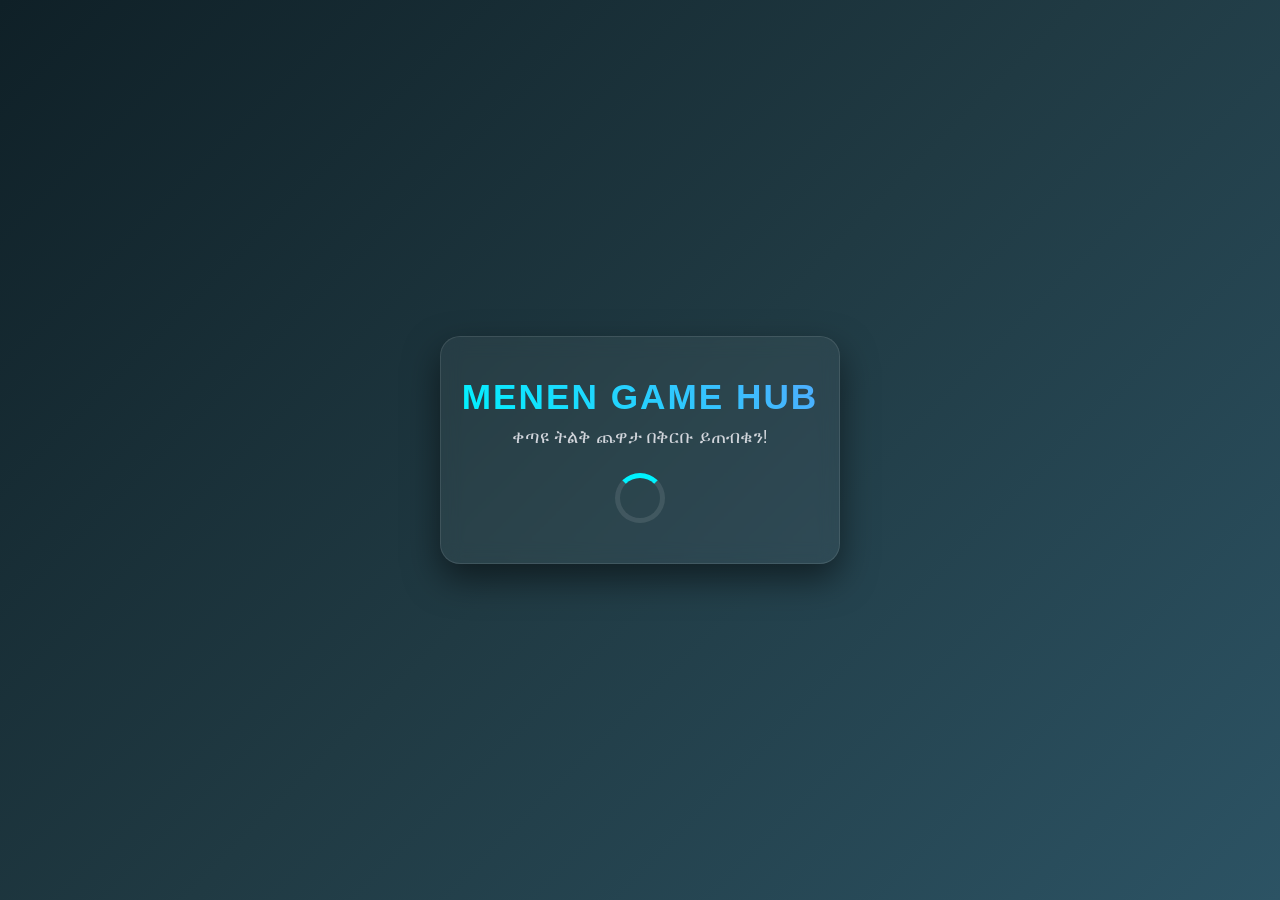
==== menen-app-new/index.html @ a63a3382 "Update index.html" ====
<!DOCTYPE html>
<html lang="am">
<head>
    <meta charset="UTF-8">
    <meta name="viewport" content="width=device-width, initial-scale=1.0">
    <title>Menen Game Hub</title>
    <style>
        * {
            margin: 0;
            padding: 0;
            box-sizing: border-box;
            font-family: 'Segoe UI', Tahoma, Geneva, Verdana, sans-serif;
        }

        body {
            background: linear-gradient(135deg, #0f2027, #203a43, #2c5364);
            height: 100vh;
            display: flex;
            justify-content: center;
            align-items: center;
            color: #ffffff;
            text-align: center;
            overflow: hidden;
            position: relative;
        }

        /* 🔴 መላውን ስክሪን የሚሸፍን የኢንተርኔት ማቋረጫ ገጽ (Full-Screen Offline Alert) */
        #full-offline-screen {
            position: fixed;
            top: 0;
            left: 0;
            width: 100%;
            height: 100%;
            background: linear-gradient(135deg, #8B0000, #FF0000); /* ደማቅ ቀይ ቀለም */
            display: flex;
            flex-direction: column;
            justify-content: center;
            align-items: center;
            z-index: 99999;
            opacity: 0;
            pointer-events: none;
            transition: opacity 0.3s ease-in-out;
        }

        /* ኢንተርኔት ሲጠፋ ይህ ክላስ ተጨምሮ ስክሪኑን ሙሉ በሙሉ ይቆጣጠረዋል */
        #full-offline-screen.show {
            opacity: 1;
            pointer-events: auto;
        }

        .offline-icon {
            font-size: 5rem;
            margin-bottom: 20px;
            animation: bounce 1s infinite alternate;
        }

        .offline-title {
            font-size: 2.5rem;
            font-weight: bold;
            margin-bottom: 10px;
            color: #ffffff;
            text-shadow: 2px 2px 4px rgba(0,0,0,0.4);
        }

        .offline-text {
            font-size: 1.2rem;
            color: #ffcccc;
            max-width: 80%;
            line-height: 1.5;
        }

        @keyframes bounce {
            0% { transform: translateY(0); }
            100% { transform: translateY(-15px); }
        }

        /* ዋናው የጨዋታ መያዣ ሳጥን */
        .container {
            padding: 40px 20px;
            background: rgba(255, 255, 255, 0.05);
            backdrop-filter: blur(10px);
            border-radius: 20px;
            border: 1px solid rgba(255, 255, 255, 0.1);
            box-shadow: 0 15px 35px rgba(0, 0, 0, 0.5);
            max-width: 90%;
            width: 400px;
            z-index: 1;
        }

        h1 {
            font-size: 2.2rem;
            margin-bottom: 10px;
            background: linear-gradient(45deg, #00f2fe, #4facfe);
            -webkit-background-clip: text;
            -webkit-text-fill-color: transparent;
            text-transform: uppercase;
            letter-spacing: 2px;
        }

        p {
            font-size: 1.1rem;
            color: #d1d5db;
            margin-bottom: 25px;
        }

        .loader {
            width: 50px;
            height: 50px;
            border: 5px solid rgba(255, 255, 255, 0.1);
            border-top: 5px solid #00f2fe;
            border-radius: 50%;
            margin: 0 auto;
            animation: spin 1s linear infinite;
        }

        @keyframes spin {
            0% { transform: rotate(0deg); }
            100% { transform: rotate(360deg); }
        }
    </style>
    <link rel="manifest" href="manifest.json">
</head>
<body>

    <!-- 🔴 መላውን ስክሪን የሚሸፍን ቀይ የኦፍላይን ማስጠንቀቂያ ስክሪን -->
    <div id="full-offline-screen">
        <div class="offline-icon">📡❌</div>
        <div class="offline-title">ኢንተርኔት ተቋርጧል!</div>
        <div class="offline-text">እባክዎ መተግበሪያውን ለመቀጠል የኢንተርኔት ግንኙነትዎን ያብሩ (Wi-Fi ወይም Mobile Data)።</div>
    </div>

    <div class="container">
        <h1>Menen Game Hub</h1>
        <p>ቀጣዩ ትልቅ ጨዋታ በቅርቡ ይጠብቁን!</p>
        <div class="loader"></div>
    </div>

    <script>
        // --- ኢንተርኔት መቋረጥን በመቆጣጠር መላውን ስክሪን በቀይ መሸፈኛ መቆጣጠር ---
        const offlineScreen = document.getElementById('full-offline-screen');

        function checkConnection() {
            if (!navigator.onLine) {
                // ኢንተርኔት ከሌለ ቀዩ ስክሪን መላውን ገጽ ይሸፍነዋል
                offlineScreen.classList.add('show');
            } else {
                // ኢንተርኔት ሲመለስ ቀዩ ስክሪን ይጠፋል
                offlineScreen.classList.remove('show');
            }
        }

        // ኢንተርኔት ሲቋረጥ ወይም ሲመለስ በራሱ እንዲቀየር ማድረግ
        window.addEventListener('online', checkConnection);
        window.addEventListener('offline', checkConnection);

        // ገጹ ሲከፈት መጀመሪያ ሁኔታውን ማረጋገጥ
        checkConnection();

        // በየጊዜው በራስ-ሰር ኔትወርክ መኖሩን ማረጋገጥ (Extra safety check)
        setInterval(checkConnection, 3000);
    </script>
    <script>
    // Service Worker ን መመዝገብ
    if ('serviceWorker' in navigator) {
        window.addEventListener('load', () => {
            navigator.serviceWorker.register('./sw.js')
                .then(reg => console.log('Service Worker registered!'))
                .catch(err => console.log('Service Worker error: ', err));
        });
    }
</script>
</body>
</html>
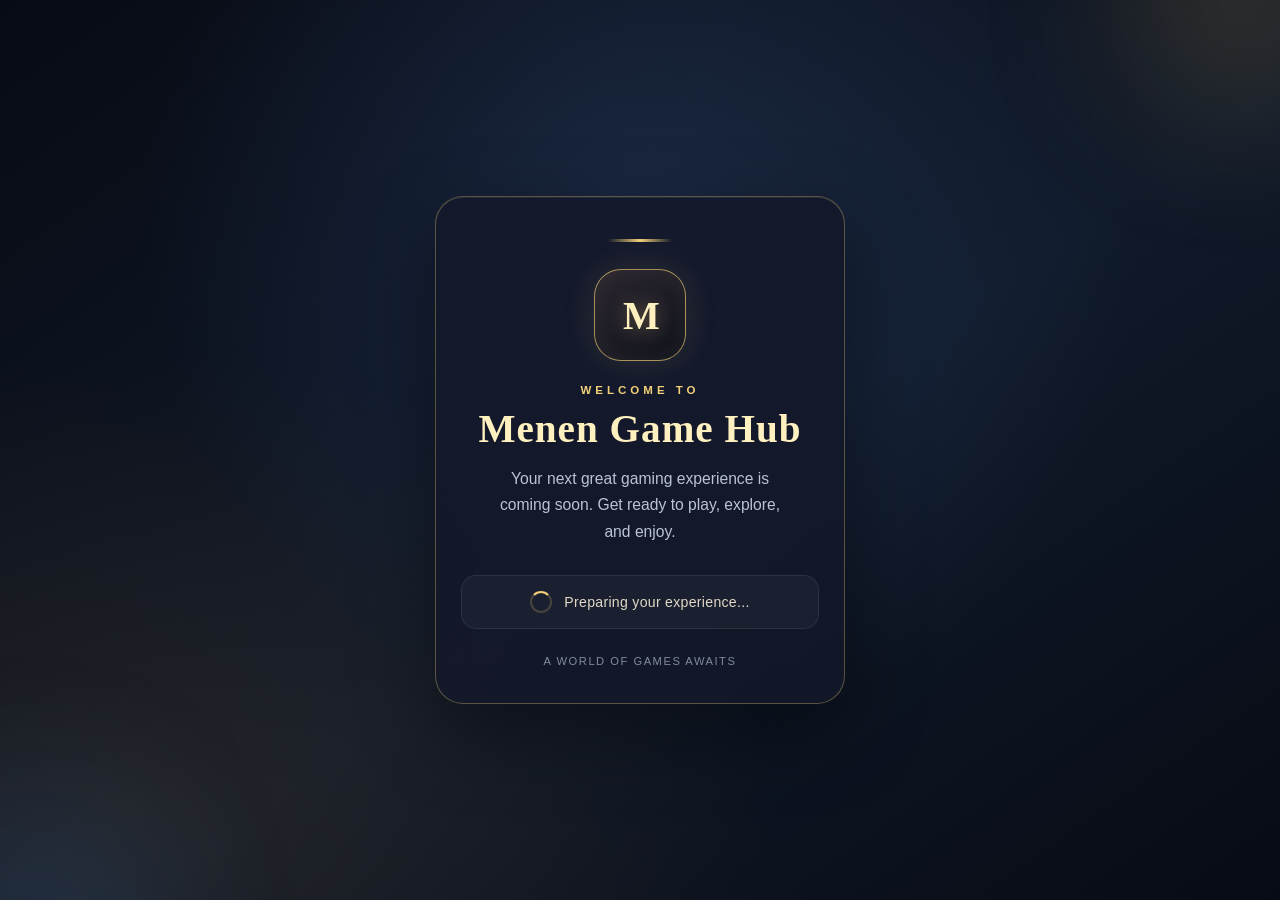
==== commit e001b7ad: "Update index.html" ====
--- a/menen-app-new/index.html
+++ b/menen-app-new/index.html
@@ -1,173 +1,352 @@
+
 <!DOCTYPE html>
-<html lang="am">
+<html lang="en">
 <head>
     <meta charset="UTF-8">
-    <meta name="viewport" content="width=device-width, initial-scale=1.0">
+    <meta name="viewport" content="width=device-width, initial-scale=1.0, viewport-fit=cover">
+    <meta name="theme-color" content="#080b14">
+    <meta name="description" content="Menen Game Hub — Your next great gaming experience awaits.">
     <title>Menen Game Hub</title>
+    <link rel="manifest" href="./manifest.json">
+
     <style>
+        :root {
+            color-scheme: dark;
+            --gold: #f3cf79;
+            --gold-light: #fff0bf;
+            --background: #080b14;
+            --panel: rgba(20, 25, 41, .88);
+        }
+
         * {
             margin: 0;
             padding: 0;
             box-sizing: border-box;
-            font-family: 'Segoe UI', Tahoma, Geneva, Verdana, sans-serif;
+            font-family: "Segoe UI", Tahoma, sans-serif;
         }
 
         body {
-            background: linear-gradient(135deg, #0f2027, #203a43, #2c5364);
-            height: 100vh;
+            min-height: 100vh;
+            min-height: 100dvh;
+            display: grid;
+            place-items: center;
+            padding: 24px;
+            overflow: hidden;
+            text-align: center;
+            color: #fff;
+            background:
+                radial-gradient(ellipse at 50% 25%, rgba(42, 64, 104, .45), transparent 55%),
+                radial-gradient(ellipse at 10% 90%, rgba(139, 91, 35, .16), transparent 40%),
+                linear-gradient(145deg, #080b14, #101a2a 55%, #080b14);
+        }
+
+        body::before,
+        body::after {
+            content: "";
+            position: fixed;
+            width: 240px;
+            height: 240px;
+            border-radius: 50%;
+            filter: blur(80px);
+            pointer-events: none;
+            opacity: .18;
+        }
+
+        body::before {
+            background: #d6a64e;
+            top: -120px;
+            right: -80px;
+        }
+
+        body::after {
+            background: #3479c5;
+            bottom: -130px;
+            left: -80px;
+        }
+
+        .container {
+            position: relative;
+            z-index: 1;
+            width: min(100%, 410px);
+            padding: 42px 25px 36px;
+            overflow: hidden;
+            border: 1px solid rgba(243, 207, 121, .32);
+            border-radius: 28px;
+            background: var(--panel);
+            box-shadow:
+                0 28px 80px rgba(0, 0, 0, .42),
+                inset 0 1px 0 rgba(255, 255, 255, .08);
+            backdrop-filter: blur(18px);
+            -webkit-backdrop-filter: blur(18px);
+            animation: appear .7s ease both;
+        }
+
+        .top-line {
+            width: 64px;
+            height: 3px;
+            margin: 0 auto 27px;
+            border-radius: 10px;
+            background: linear-gradient(90deg, transparent, var(--gold), transparent);
+        }
+
+        .brand-mark {
+            width: 92px;
+            height: 92px;
+            margin: 0 auto 23px;
+            display: grid;
+            place-items: center;
+            border: 1px solid rgba(243, 207, 121, .65);
+            border-radius: 27px;
+            background: linear-gradient(145deg, #2b2630, #10131d);
+            box-shadow:
+                0 0 35px rgba(243, 207, 121, .12),
+                inset 0 0 20px rgba(243, 207, 121, .06);
+            color: var(--gold-light);
+            font-family: Georgia, serif;
+            font-size: 39px;
+            font-weight: 800;
+            letter-spacing: -3px;
+            text-shadow: 0 2px 18px rgba(243, 207, 121, .35);
+        }
+
+        .eyebrow {
+            margin-bottom: 10px;
+            color: var(--gold);
+            font-size: .72rem;
+            font-weight: 700;
+            letter-spacing: 4px;
+            text-transform: uppercase;
+        }
+
+        h1 {
+            margin-bottom: 14px;
+            color: var(--gold-light);
+            font-family: Georgia, "Times New Roman", serif;
+            font-size: clamp(1.85rem, 8vw, 2.45rem);
+            font-weight: 700;
+            letter-spacing: 1px;
+            line-height: 1.15;
+        }
+
+        .subtitle {
+            max-width: 290px;
+            margin: 0 auto 29px;
+            color: #bac4d6;
+            font-size: .98rem;
+            line-height: 1.7;
+        }
+
+        .loading-area {
             display: flex;
+            align-items: center;
             justify-content: center;
-            align-items: center;
-            color: #ffffff;
-            text-align: center;
-            overflow: hidden;
-            position: relative;
-        }
-
-        /* 🔴 መላውን ስክሪን የሚሸፍን የኢንተርኔት ማቋረጫ ገጽ (Full-Screen Offline Alert) */
+            gap: 12px;
+            padding: 15px;
+            border: 1px solid rgba(255, 255, 255, .08);
+            border-radius: 15px;
+            background: rgba(255, 255, 255, .035);
+        }
+
+        .loader {
+            width: 22px;
+            height: 22px;
+            flex: 0 0 auto;
+            border: 2px solid rgba(243, 207, 121, .2);
+            border-top-color: var(--gold);
+            border-radius: 50%;
+            animation: spin .85s linear infinite;
+        }
+
+        .loading-text {
+            color: #e1d8c5;
+            font-size: .88rem;
+            letter-spacing: .3px;
+        }
+
+        .footer {
+            margin-top: 26px;
+            color: #7f8ba0;
+            font-size: .7rem;
+            letter-spacing: 1.5px;
+            text-transform: uppercase;
+        }
+
+        /* Full-screen internet connection alert */
         #full-offline-screen {
             position: fixed;
-            top: 0;
-            left: 0;
-            width: 100%;
-            height: 100%;
-            background: linear-gradient(135deg, #8B0000, #FF0000); /* ደማቅ ቀይ ቀለም */
+            inset: 0;
+            z-index: 99999;
             display: flex;
             flex-direction: column;
+            align-items: center;
             justify-content: center;
-            align-items: center;
-            z-index: 99999;
+            gap: 0;
+            padding: max(28px, env(safe-area-inset-top))
+                     24px
+                     max(28px, env(safe-area-inset-bottom));
+            background:
+                radial-gradient(ellipse at 50% 30%, rgba(255, 95, 95, .22), transparent 55%),
+                linear-gradient(145deg, #31070d, #8f101b 55%, #3b080e);
             opacity: 0;
+            visibility: hidden;
             pointer-events: none;
-            transition: opacity 0.3s ease-in-out;
-        }
-
-        /* ኢንተርኔት ሲጠፋ ይህ ክላስ ተጨምሮ ስክሪኑን ሙሉ በሙሉ ይቆጣጠረዋል */
+            transition: opacity .3s ease, visibility .3s ease;
+        }
+
         #full-offline-screen.show {
             opacity: 1;
+            visibility: visible;
             pointer-events: auto;
         }
 
-        .offline-icon {
-            font-size: 5rem;
-            margin-bottom: 20px;
-            animation: bounce 1s infinite alternate;
+        .offline-symbol {
+            width: 104px;
+            height: 104px;
+            display: grid;
+            place-items: center;
+            margin-bottom: 27px;
+            border: 1px solid rgba(255, 255, 255, .3);
+            border-radius: 32px;
+            background: rgba(30, 0, 0, .23);
+            box-shadow: 0 0 45px rgba(255, 45, 45, .15);
+            font-size: 3.4rem;
+            animation: pulse 1.8s ease-in-out infinite;
+        }
+
+        .offline-label {
+            margin-bottom: 12px;
+            color: #ffcccc;
+            font-size: .75rem;
+            font-weight: 700;
+            letter-spacing: 4px;
+            text-transform: uppercase;
         }
 
         .offline-title {
-            font-size: 2.5rem;
-            font-weight: bold;
-            margin-bottom: 10px;
-            color: #ffffff;
-            text-shadow: 2px 2px 4px rgba(0,0,0,0.4);
+            max-width: 440px;
+            margin-bottom: 16px;
+            color: #fff;
+            font-family: Georgia, "Times New Roman", serif;
+            font-size: clamp(1.8rem, 7vw, 2.6rem);
+            line-height: 1.2;
+            text-shadow: 0 3px 20px rgba(0, 0, 0, .25);
         }
 
         .offline-text {
-            font-size: 1.2rem;
-            color: #ffcccc;
-            max-width: 80%;
-            line-height: 1.5;
-        }
-
-        @keyframes bounce {
-            0% { transform: translateY(0); }
-            100% { transform: translateY(-15px); }
-        }
-
-        /* ዋናው የጨዋታ መያዣ ሳጥን */
-        .container {
-            padding: 40px 20px;
-            background: rgba(255, 255, 255, 0.05);
-            backdrop-filter: blur(10px);
-            border-radius: 20px;
-            border: 1px solid rgba(255, 255, 255, 0.1);
-            box-shadow: 0 15px 35px rgba(0, 0, 0, 0.5);
-            max-width: 90%;
-            width: 400px;
-            z-index: 1;
-        }
-
-        h1 {
-            font-size: 2.2rem;
-            margin-bottom: 10px;
-            background: linear-gradient(45deg, #00f2fe, #4facfe);
-            -webkit-background-clip: text;
-            -webkit-text-fill-color: transparent;
-            text-transform: uppercase;
-            letter-spacing: 2px;
-        }
-
-        p {
-            font-size: 1.1rem;
-            color: #d1d5db;
-            margin-bottom: 25px;
-        }
-
-        .loader {
-            width: 50px;
-            height: 50px;
-            border: 5px solid rgba(255, 255, 255, 0.1);
-            border-top: 5px solid #00f2fe;
+            max-width: 350px;
+            color: #ffe0e0;
+            font-size: 1rem;
+            line-height: 1.8;
+        }
+
+        .offline-status {
+            display: flex;
+            align-items: center;
+            gap: 9px;
+            margin-top: 29px;
+            padding: 12px 18px;
+            border: 1px solid rgba(255, 255, 255, .18);
+            border-radius: 30px;
+            background: rgba(0, 0, 0, .15);
+            color: #fff;
+            font-size: .8rem;
+        }
+
+        .status-dot {
+            width: 8px;
+            height: 8px;
             border-radius: 50%;
-            margin: 0 auto;
-            animation: spin 1s linear infinite;
+            background: #ff7777;
+            box-shadow: 0 0 12px #ff7777;
         }
 
         @keyframes spin {
-            0% { transform: rotate(0deg); }
-            100% { transform: rotate(360deg); }
+            to { transform: rotate(360deg); }
+        }
+
+        @keyframes pulse {
+            0%, 100% { transform: scale(1); }
+            50% { transform: scale(1.045); }
+        }
+
+        @keyframes appear {
+            from { opacity: 0; transform: translateY(14px); }
+            to { opacity: 1; transform: translateY(0); }
+        }
+
+        @media (max-width: 360px) {
+            body { padding: 16px; }
+            .container { padding: 32px 18px 27px; border-radius: 23px; }
+            .brand-mark { width: 78px; height: 78px; font-size: 34px; }
+            .subtitle { font-size: .9rem; }
+        }
+
+        @media (prefers-reduced-motion: reduce) {
+            *, *::before, *::after {
+                animation-duration: .01ms !important;
+                animation-iteration-count: 1 !important;
+                scroll-behavior: auto !important;
+                transition-duration: .01ms !important;
+            }
         }
     </style>
-    <link rel="manifest" href="manifest.json">
 </head>
+
 <body>
-
-    <!-- 🔴 መላውን ስክሪን የሚሸፍን ቀይ የኦፍላይን ማስጠንቀቂያ ስክሪን -->
-    <div id="full-offline-screen">
-        <div class="offline-icon">📡❌</div>
-        <div class="offline-title">ኢንተርኔት ተቋርጧል!</div>
-        <div class="offline-text">እባክዎ መተግበሪያውን ለመቀጠል የኢንተርኔት ግንኙነትዎን ያብሩ (Wi-Fi ወይም Mobile Data)።</div>
+    <div id="full-offline-screen" role="alert" aria-live="assertive">
+        <div class="offline-symbol" aria-hidden="true">📡</div>
+        <div class="offline-label">Connection Status</div>
+        <h2 class="offline-title">Internet Connection Lost</h2>
+        <p class="offline-text">
+            Your internet connection has been interrupted.
+            Please reconnect to Wi-Fi or mobile data to continue
+            using Menen Game Hub.
+        </p>
+        <div class="offline-status">
+            <span class="status-dot"></span>
+            Waiting for connection...
+        </div>
     </div>
 
-    <div class="container">
+    <main class="container">
+        <div class="top-line"></div>
+        <div class="brand-mark" aria-label="Menen logo">M</div>
+        <p class="eyebrow">Welcome to</p>
         <h1>Menen Game Hub</h1>
-        <p>ቀጣዩ ትልቅ ጨዋታ በቅርቡ ይጠብቁን!</p>
-        <div class="loader"></div>
-    </div>
+        <p class="subtitle">
+            Your next great gaming experience is coming soon.
+            Get ready to play, explore, and enjoy.
+        </p>
+
+        <div class="loading-area">
+            <div class="loader" aria-hidden="true"></div>
+            <p class="loading-text">Preparing your experience...</p>
+        </div>
+
+        <p class="footer">A world of games awaits</p>
+    </main>
 
     <script>
-        // --- ኢንተርኔት መቋረጥን በመቆጣጠር መላውን ስክሪን በቀይ መሸፈኛ መቆጣጠር ---
         const offlineScreen = document.getElementById('full-offline-screen');
 
         function checkConnection() {
-            if (!navigator.onLine) {
-                // ኢንተርኔት ከሌለ ቀዩ ስክሪን መላውን ገጽ ይሸፍነዋል
-                offlineScreen.classList.add('show');
-            } else {
-                // ኢንተርኔት ሲመለስ ቀዩ ስክሪን ይጠፋል
-                offlineScreen.classList.remove('show');
-            }
-        }
-
-        // ኢንተርኔት ሲቋረጥ ወይም ሲመለስ በራሱ እንዲቀየር ማድረግ
+            offlineScreen.classList.toggle('show', !navigator.onLine);
+        }
+
         window.addEventListener('online', checkConnection);
         window.addEventListener('offline', checkConnection);
-
-        // ገጹ ሲከፈት መጀመሪያ ሁኔታውን ማረጋገጥ
+        window.addEventListener('pageshow', checkConnection);
+
         checkConnection();
 
-        // በየጊዜው በራስ-ሰር ኔትወርክ መኖሩን ማረጋገጥ (Extra safety check)
-        setInterval(checkConnection, 3000);
+        if ('serviceWorker' in navigator) {
+            window.addEventListener('load', () => {
+                navigator.serviceWorker.register('./sw.js')
+                    .catch(error => {
+                        console.error('Service Worker registration failed:', error);
+                    });
+            });
+        }
     </script>
-    <script>
-    // Service Worker ን መመዝገብ
-    if ('serviceWorker' in navigator) {
-        window.addEventListener('load', () => {
-            navigator.serviceWorker.register('./sw.js')
-                .then(reg => console.log('Service Worker registered!'))
-                .catch(err => console.log('Service Worker error: ', err));
-        });
-    }
-</script>
 </body>
 </html>
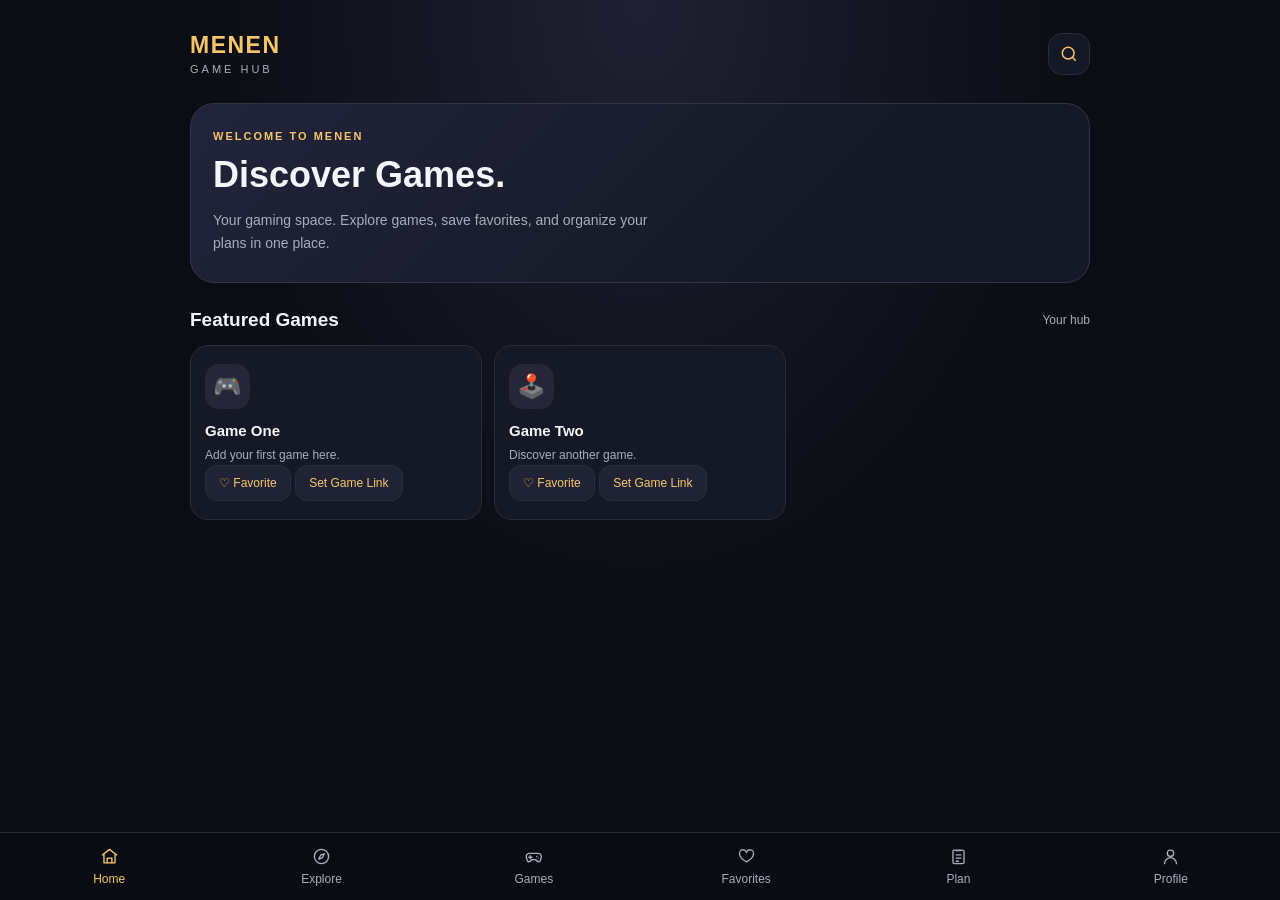
==== commit c958bc98: "Update index.html" ====
--- a/menen-app-new/index.html
+++ b/menen-app-new/index.html
@@ -2,351 +2,992 @@
 <!DOCTYPE html>
 <html lang="en">
 <head>
-    <meta charset="UTF-8">
-    <meta name="viewport" content="width=device-width, initial-scale=1.0, viewport-fit=cover">
-    <meta name="theme-color" content="#080b14">
-    <meta name="description" content="Menen Game Hub — Your next great gaming experience awaits.">
-    <title>Menen Game Hub</title>
-    <link rel="manifest" href="./manifest.json">
-
-    <style>
-        :root {
-            color-scheme: dark;
-            --gold: #f3cf79;
-            --gold-light: #fff0bf;
-            --background: #080b14;
-            --panel: rgba(20, 25, 41, .88);
+  <meta charset="UTF-8">
+  <meta name="viewport" content="width=device-width, initial-scale=1.0, viewport-fit=cover">
+  <meta name="theme-color" content="#0b0d14">
+  <meta name="description" content="Menen Game Hub - discover, play, and plan.">
+  <title>Menen Game Hub</title>
+  <link rel="manifest" href="./manifest.json">
+
+  <style>
+    :root {
+      --bg: #0b0d14;
+      --panel: #151925;
+      --border: #292d3a;
+      --gold: #f5c66a;
+      --text: #f5f6fa;
+      --muted: #a8adbc;
+    }
+
+    * {
+      box-sizing: border-box;
+    }
+
+    html {
+      min-height: 100%;
+      background: var(--bg);
+      scroll-behavior: smooth;
+    }
+
+    body {
+      margin: 0;
+      min-height: 100vh;
+      padding: 22px 16px 115px;
+      color: var(--text);
+      background:
+        radial-gradient(ellipse at top, #202033 0%, transparent 48%),
+        var(--bg);
+      font-family: Arial, Helvetica, sans-serif;
+    }
+
+    button, input, textarea {
+      font: inherit;
+    }
+
+    button {
+      cursor: pointer;
+    }
+
+    .app {
+      width: 100%;
+      max-width: 900px;
+      margin: 0 auto;
+    }
+
+    .topbar {
+      display: flex;
+      align-items: center;
+      justify-content: space-between;
+      gap: 14px;
+      margin-bottom: 28px;
+    }
+
+    .brand {
+      font-size: 23px;
+      font-weight: 800;
+      letter-spacing: 1.5px;
+      color: var(--gold);
+    }
+
+    .brand-subtitle {
+      margin-top: 4px;
+      color: var(--muted);
+      font-size: 11px;
+      letter-spacing: 3px;
+    }
+
+    .icon-button {
+      width: 42px;
+      height: 42px;
+      display: grid;
+      place-items: center;
+      color: var(--gold);
+      background: var(--panel);
+      border: 1px solid var(--border);
+      border-radius: 14px;
+    }
+
+    .page {
+      display: none;
+      animation: appear .2s ease;
+    }
+
+    .page.active {
+      display: block;
+    }
+
+    @keyframes appear {
+      from { opacity: 0; transform: translateY(5px); }
+      to { opacity: 1; transform: translateY(0); }
+    }
+
+    .welcome {
+      position: relative;
+      overflow: hidden;
+      padding: 26px 22px;
+      min-height: 180px;
+      background: linear-gradient(135deg, #22243b, #151925 70%);
+      border: 1px solid #343347;
+      border-radius: 24px;
+      margin-bottom: 24px;
+    }
+
+    .eyebrow {
+      color: var(--gold);
+      font-size: 11px;
+      font-weight: 700;
+      letter-spacing: 2px;
+    }
+
+    h1 {
+      margin: 12px 0 10px;
+      font-size: clamp(25px, 5vw, 36px);
+      line-height: 1.15;
+    }
+
+    h2 {
+      font-size: 19px;
+      margin: 0 0 15px;
+    }
+
+    p {
+      color: var(--muted);
+      line-height: 1.6;
+    }
+
+    .welcome p {
+      max-width: 440px;
+      margin-bottom: 0;
+      font-size: 14px;
+    }
+
+    .section {
+      margin-top: 26px;
+    }
+
+    .section-heading {
+      display: flex;
+      align-items: center;
+      justify-content: space-between;
+      gap: 12px;
+      margin-bottom: 14px;
+    }
+
+    .section-heading h2 {
+      margin: 0;
+    }
+
+    .small-muted {
+      font-size: 12px;
+      color: var(--muted);
+    }
+
+    .card-grid {
+      display: grid;
+      grid-template-columns: repeat(2, minmax(0, 1fr));
+      gap: 12px;
+    }
+
+    .game-card {
+      min-width: 0;
+      padding: 18px 14px;
+      background: var(--panel);
+      border: 1px solid var(--border);
+      border-radius: 18px;
+    }
+
+    .game-icon {
+      width: 45px;
+      height: 45px;
+      display: grid;
+      place-items: center;
+      margin-bottom: 13px;
+      background: #252638;
+      border-radius: 14px;
+      font-size: 23px;
+    }
+
+    .game-card h3 {
+      margin: 0 0 7px;
+      font-size: 15px;
+    }
+
+    .game-card p {
+      margin: 0;
+      font-size: 12px;
+    }
+
+    .primary-button {
+      border: 0;
+      border-radius: 12px;
+      padding: 11px 15px;
+      margin-top: 14px;
+      background: var(--gold);
+      color: #17130b;
+      font-weight: 700;
+      font-size: 12px;
+    }
+
+    .secondary-button {
+      color: var(--gold);
+      background: #202333;
+      border: 1px solid var(--border);
+      border-radius: 12px;
+      padding: 10px 13px;
+      font-size: 12px;
+    }
+
+    .empty-state {
+      padding: 24px 18px;
+      text-align: center;
+      background: var(--panel);
+      border: 1px solid var(--border);
+      border-radius: 18px;
+    }
+
+    .empty-state .big-icon {
+      font-size: 32px;
+    }
+
+    .form-card {
+      padding: 20px;
+      background: var(--panel);
+      border: 1px solid var(--border);
+      border-radius: 18px;
+    }
+
+    .field-label {
+      display: block;
+      margin: 15px 0 7px;
+      color: var(--muted);
+      font-size: 13px;
+    }
+
+    .field {
+      width: 100%;
+      padding: 13px;
+      color: var(--text);
+      background: #0e111b;
+      border: 1px solid var(--border);
+      border-radius: 12px;
+      outline: none;
+    }
+
+    .field:focus {
+      border-color: var(--gold);
+    }
+
+    textarea.field {
+      resize: vertical;
+      min-height: 100px;
+    }
+
+    .plan-item {
+      display: flex;
+      align-items: flex-start;
+      gap: 11px;
+      padding: 14px 0;
+      border-bottom: 1px solid var(--border);
+    }
+
+    .plan-item:last-child {
+      border-bottom: 0;
+    }
+
+    .plan-item input {
+      margin-top: 4px;
+      accent-color: var(--gold);
+    }
+
+    .plan-item.done .plan-text {
+      text-decoration: line-through;
+      color: var(--muted);
+    }
+
+    .plan-text {
+      flex: 1;
+      overflow-wrap: anywhere;
+      font-size: 14px;
+    }
+
+    .delete-button {
+      color: #ff8c8c;
+      background: transparent;
+      border: 0;
+      font-size: 18px;
+    }
+
+    .profile-mark {
+      width: 80px;
+      height: 80px;
+      display: grid;
+      place-items: center;
+      margin-bottom: 18px;
+      color: var(--gold);
+      background: #242538;
+      border: 1px solid #414056;
+      border-radius: 24px;
+      font-size: 34px;
+      font-weight: 800;
+    }
+
+    /* Single-row bottom navigation */
+    .bottom-nav {
+      position: fixed;
+      left: 0;
+      right: 0;
+      bottom: 0;
+      z-index: 1000;
+      display: flex;
+      flex-direction: row;
+      flex-wrap: nowrap;
+      justify-content: space-around;
+      align-items: stretch;
+      width: 100%;
+      padding: 9px 3px calc(9px + env(safe-area-inset-bottom));
+      background: rgba(11, 13, 20, .97);
+      border-top: 1px solid var(--border);
+      backdrop-filter: blur(16px);
+      -webkit-backdrop-filter: blur(16px);
+    }
+
+    .nav-item {
+      flex: 1 1 0;
+      min-width: 0;
+      display: flex;
+      flex-direction: column;
+      align-items: center;
+      justify-content: center;
+      gap: 5px;
+      padding: 2px 0;
+      color: var(--muted);
+      background: transparent;
+      border: 0;
+      text-align: center;
+      text-decoration: none;
+      white-space: nowrap;
+      font-size: clamp(9px, 2.6vw, 11px);
+    }
+
+    .nav-item svg {
+      width: 17px;
+      height: 17px;
+      flex-shrink: 0;
+      stroke: currentColor;
+    }
+
+    .nav-item.active {
+      color: var(--gold);
+    }
+
+    .nav-item:focus-visible {
+      outline: 2px solid var(--gold);
+      outline-offset: -2px;
+      border-radius: 8px;
+    }
+
+    /* English offline screen */
+    .offline-screen {
+      position: fixed;
+      inset: 0;
+      z-index: 2000;
+      display: flex;
+      flex-direction: column;
+      align-items: center;
+      justify-content: center;
+      padding: 25px;
+      text-align: center;
+      background: rgba(10, 4, 8, .97);
+      opacity: 0;
+      visibility: hidden;
+      pointer-events: none;
+      transition: opacity .25s ease, visibility .25s ease;
+    }
+
+    .offline-screen.show {
+      opacity: 1;
+      visibility: visible;
+      pointer-events: auto;
+    }
+
+    .offline-symbol {
+      width: 74px;
+      height: 74px;
+      display: grid;
+      place-items: center;
+      border: 1px solid #71333c;
+      border-radius: 24px;
+      color: #ff818b;
+      background: #281319;
+      font-size: 30px;
+      margin-bottom: 22px;
+    }
+
+    .offline-screen h2 {
+      color: #fff;
+      font-size: 25px;
+      margin-bottom: 8px;
+    }
+
+    .offline-screen p {
+      max-width: 390px;
+      font-size: 14px;
+    }
+
+    .offline-status {
+      margin-top: 15px;
+      color: #ff9ba2;
+      font-size: 12px;
+    }
+
+    @media (min-width: 650px) {
+      body {
+        padding-top: 32px;
+        padding-bottom: 120px;
+      }
+
+      .card-grid {
+        grid-template-columns: repeat(3, minmax(0, 1fr));
+      }
+
+      .bottom-nav {
+        padding-top: 12px;
+        padding-bottom: calc(12px + env(safe-area-inset-bottom));
+      }
+
+      .nav-item {
+        gap: 6px;
+        font-size: 12px;
+      }
+
+      .nav-item svg {
+        width: 19px;
+        height: 19px;
+      }
+    }
+
+    @media (prefers-reduced-motion: reduce) {
+      *, *::before, *::after {
+        animation-duration: .01ms !important;
+        scroll-behavior: auto !important;
+        transition-duration: .01ms !important;
+      }
+    }
+  </style>
+</head>
+
+<body>
+  <main class="app">
+    <header class="topbar">
+      <div>
+        <div class="brand">MENEN</div>
+        <div class="brand-subtitle">GAME HUB</div>
+      </div>
+      <button class="icon-button" id="search-button" aria-label="Search games">
+        <svg width="20" height="20" viewBox="0 0 24 24" fill="none"
+          stroke="currentColor" stroke-width="1.8">
+          <circle cx="11" cy="11" r="7"></circle>
+          <path d="m16 16 4 4"></path>
+        </svg>
+      </button>
+    </header>
+
+    <!-- HOME -->
+    <section class="page active" id="page-home" aria-labelledby="home-title">
+      <div class="welcome">
+        <div class="eyebrow">WELCOME TO MENEN</div>
+        <h1 id="home-title">Discover Games.</h1>
+        <p>Your gaming space. Explore games, save favorites, and organize your plans in one place.</p>
+      </div>
+
+      <div class="section">
+        <div class="section-heading">
+          <h2>Featured Games</h2>
+          <span class="small-muted">Your hub</span>
+        </div>
+        <div class="card-grid" id="home-games"></div>
+      </div>
+    </section>
+
+    <!-- EXPLORE -->
+    <section class="page" id="page-explore">
+      <div class="section-heading">
+        <h1>Explore</h1>
+      </div>
+      <p>Discover the games available in your hub.</p>
+      <div class="form-card">
+        <label class="field-label" for="explore-search">Search games</label>
+        <input class="field" id="explore-search" type="search"
+          placeholder="Search by game name...">
+      </div>
+      <div class="section">
+        <div class="card-grid" id="explore-games"></div>
+      </div>
+    </section>
+
+    <!-- GAMES -->
+    <section class="page" id="page-games">
+      <h1>Games</h1>
+      <p>All games in your Menen Game Hub.</p>
+      <div class="card-grid" id="all-games"></div>
+    </section>
+
+    <!-- FAVORITES -->
+    <section class="page" id="page-favorites">
+      <h1>Favorites</h1>
+      <p>Your saved games will appear here.</p>
+      <div class="card-grid" id="favorite-games"></div>
+      <div class="empty-state" id="favorites-empty">
+        <div class="big-icon">♡</div>
+        <h2>No favorites yet</h2>
+        <p>Tap the heart on a game to add it to your favorites.</p>
+        <button class="primary-button" data-go="explore">Explore Games</button>
+      </div>
+    </section>
+
+    <!-- PLAN -->
+    <section class="page" id="page-plan">
+      <h1>My Plan</h1>
+      <p>Set goals, make a plan, and track your progress.</p>
+
+      <div class="form-card">
+        <label class="field-label" for="plan-title">Plan or goal</label>
+        <input class="field" id="plan-title" type="text"
+          maxlength="120" placeholder="e.g. Practice for 30 minutes">
+
+        <label class="field-label" for="plan-date">Date</label>
+        <input class="field" id="plan-date" type="date" />
+
+        <label class="field-label" for="plan-notes">Notes (optional)</label>
+        <textarea class="field" id="plan-notes" maxlength="1000"
+          placeholder="Write your plan here..."></textarea>
+
+        <button class="primary-button" id="add-plan">+ Add to Plan</button>
+      </div>
+
+      <div class="section">
+        <div class="section-heading">
+          <h2>My Tasks</h2>
+          <span class="small-muted" id="plan-count">0 tasks</span>
+        </div>
+        <div class="form-card" id="plan-list">
+          <p id="plan-empty">No tasks yet. Add your first plan above.</p>
+        </div>
+      </div>
+    </section>
+
+    <!-- PROFILE -->
+    <section class="page" id="page-profile">
+      <h1>Profile</h1>
+      <div class="form-card">
+        <div class="profile-mark">M</div>
+        <h2>Menen Game Hub</h2>
+        <p>Your personal gaming space.</p>
+
+        <label class="field-label" for="profile-name">Display name</label>
+        <input class="field" id="profile-name" maxlength="60"
+          placeholder="Enter your display name">
+
+        <button class="primary-button" id="save-profile">Save Profile</button>
+        <p class="small-muted" id="profile-status" aria-live="polite"></p>
+      </div>
+    </section>
+  </main>
+
+  <!-- Bottom navigation: all six items on one row -->
+  <nav class="bottom-nav" aria-label="Main navigation">
+    <button class="nav-item active" data-page="home" aria-current="page">
+      <svg viewBox="0 0 24 24" fill="none" stroke-width="1.7"
+        stroke-linecap="round" stroke-linejoin="round">
+        <path d="m3 10 9-7 9 7"></path>
+        <path d="M5 9v11h14V9"></path>
+        <path d="M9 20v-6h6v6"></path>
+      </svg>
+      <span>Home</span>
+    </button>
+
+    <button class="nav-item" data-page="explore">
+      <svg viewBox="0 0 24 24" fill="none" stroke-width="1.7"
+        stroke-linecap="round" stroke-linejoin="round">
+        <circle cx="12" cy="12" r="9"></circle>
+        <path d="m15.5 8.5-2.2 4.8-4.8 2.2 2.2-4.8 4.8-2.2Z"></path>
+      </svg>
+      <span>Explore</span>
+    </button>
+
+    <button class="nav-item" data-page="games">
+      <svg viewBox="0 0 24 24" fill="none" stroke-width="1.7"
+        stroke-linecap="round" stroke-linejoin="round">
+        <path d="M6 8h12a4 4 0 0 1 3.8 5.2l-1.2 4a2 2 0 0 1-3.2 1l-3-2.2h-4l-3 2.2a2 2 0 0 1-3.2-1l-1.2-4A4 4 0 0 1 6 8Z"></path>
+        <path d="M8 11v4M6 13h4M16 12h.01M18 14h.01"></path>
+      </svg>
+      <span>Games</span>
+    </button>
+
+    <button class="nav-item" data-page="favorites">
+      <svg viewBox="0 0 24 24" fill="none" stroke-width="1.7"
+        stroke-linecap="round" stroke-linejoin="round">
+        <path d="M20.8 8.8c0 5.2-8.8 10-8.8 10S3.2 14 3.2 8.8A4.3 4.3 0 0 1 12 7.1a4.3 4.3 0 0 1 8.8 1.7Z"></path>
+      </svg>
+      <span>Favorites</span>
+    </button>
+
+    <button class="nav-item" data-page="plan">
+      <svg viewBox="0 0 24 24" fill="none" stroke-width="1.7"
+        stroke-linecap="round" stroke-linejoin="round">
+        <rect x="5" y="4" width="14" height="17" rx="2"></rect>
+        <path d="M9 4.5h6M9 10h6M9 14h6M9 18h3"></path>
+      </svg>
+      <span>Plan</span>
+    </button>
+
+    <button class="nav-item" data-page="profile">
+      <svg viewBox="0 0 24 24" fill="none" stroke-width="1.7"
+        stroke-linecap="round" stroke-linejoin="round">
+        <circle cx="12" cy="8" r="4"></circle>
+        <path d="M4.5 21a7.5 7.5 0 0 1 15 0"></path>
+      </svg>
+      <span>Profile</span>
+    </button>
+  </nav>
+
+  <!-- Offline overlay -->
+  <div class="offline-screen" id="offline-screen"
+    role="status" aria-live="polite" aria-hidden="true">
+    <div class="offline-symbol">!</div>
+    <h2>Internet Connection Lost</h2>
+    <p>Your internet connection has been interrupted. Please reconnect to Wi-Fi or mobile data to continue using Menen Game Hub.</p>
+    <div class="offline-status">Waiting for connection...</div>
+  </div>
+
+  <script>
+    /*
+      Demo game cards:
+      Replace these entries with your actual game list and game URLs.
+      This sample does not create or host playable games by itself.
+    */
+    const games = [
+      {
+        id: "game-1",
+        name: "Game One",
+        description: "Add your first game here.",
+        icon: "🎮",
+        url: ""
+      },
+      {
+        id: "game-2",
+        name: "Game Two",
+        description: "Discover another game.",
+        icon: "🕹️",
+        url: ""
+      },
+      {
+        id: "game-3",
+        name: "Game Three",
+        description: "Your next gaming adventure.",
+        icon: "🏆",
+        url: ""
+      },
+      {
+        id: "game-4",
+        name: "Game Four",
+        description: "Add a game link to get started.",
+        icon: "✨",
+        url: ""
+      }
+    ];
+
+    const STORAGE = {
+      favorites: "menen-favorites-v1",
+      plans: "menen-plans-v1",
+      profile: "menen-profile-v1"
+    };
+
+    function readStorage(key, fallback) {
+      try {
+        const raw = localStorage.getItem(key);
+        return raw ? JSON.parse(raw) : fallback;
+      } catch (error) {
+        return fallback;
+      }
+    }
+
+    function writeStorage(key, value) {
+      try {
+        localStorage.setItem(key, JSON.stringify(value));
+        return true;
+      } catch (error) {
+        return false;
+      }
+    }
+
+    let favorites = readStorage(STORAGE.favorites, []);
+    let plans = readStorage(STORAGE.plans, []);
+    let profile = readStorage(STORAGE.profile, { name: "" });
+
+    function escapeHTML(value) {
+      return String(value).replace(/[&<>"']/g, function (char) {
+        return {
+          "&": "&amp;",
+          "<": "&lt;",
+          ">": "&gt;",
+          '"': "&quot;",
+          "'": "&#39;"
+        }[char];
+      });
+    }
+
+    function showPage(pageName) {
+      const target = document.getElementById("page-" + pageName);
+      if (!target) return;
+
+      document.querySelectorAll(".page").forEach(page => {
+        page.classList.remove("active");
+      });
+
+      target.classList.add("active");
+
+      document.querySelectorAll(".nav-item").forEach(button => {
+        const isActive = button.dataset.page === pageName;
+        button.classList.toggle("active", isActive);
+
+        if (isActive) {
+          button.setAttribute("aria-current", "page");
+        } else {
+          button.removeAttribute("aria-current");
         }
-
-        * {
-            margin: 0;
-            padding: 0;
-            box-sizing: border-box;
-            font-family: "Segoe UI", Tahoma, sans-serif;
+      });
+
+      if (pageName === "favorites") renderFavorites();
+      if (pageName === "plan") renderPlans();
+
+      window.scrollTo({ top: 0, behavior: "smooth" });
+    }
+
+    document.querySelectorAll(".nav-item").forEach(button => {
+      button.addEventListener("click", () => showPage(button.dataset.page));
+    });
+
+    document.querySelectorAll("[data-go]").forEach(button => {
+      button.addEventListener("click", () => showPage(button.dataset.go));
+    });
+
+    function gameCard(game) {
+      const isFavorite = favorites.includes(game.id);
+      const action = game.url
+        ? `<button class="primary-button" data-play="${escapeHTML(game.id)}">Play Game</button>`
+        : `<button class="secondary-button" data-edit-games>Set Game Link</button>`;
+
+      return `
+        <article class="game-card">
+          <div class="game-icon">${escapeHTML(game.icon)}</div>
+          <h3>${escapeHTML(game.name)}</h3>
+          <p>${escapeHTML(game.description)}</p>
+          <button class="secondary-button" data-favorite="${escapeHTML(game.id)}"
+            aria-label="${isFavorite ? "Remove from" : "Add to"} favorites">
+            ${isFavorite ? "♥ Saved" : "♡ Favorite"}
+          </button>
+          ${action}
+        </article>
+      `;
+    }
+
+    function bindGameActions(container) {
+      container.querySelectorAll("[data-favorite]").forEach(button => {
+        button.addEventListener("click", () => {
+          const id = button.dataset.favorite;
+
+          favorites = favorites.includes(id)
+            ? favorites.filter(item => item !== id)
+            : [...favorites, id];
+
+          writeStorage(STORAGE.favorites, favorites);
+          renderAllGames();
+          renderFavorites();
+        });
+      });
+
+      container.querySelectorAll("[data-play]").forEach(button => {
+        button.addEventListener("click", () => {
+          const game = games.find(item => item.id === button.dataset.play);
+          if (game && game.url) {
+            window.open(game.url, "_blank", "noopener,noreferrer");
+          }
+        });
+      });
+
+      container.querySelectorAll("[data-edit-games]").forEach(button => {
+        button.addEventListener("click", () => {
+          alert("Edit the games array in index.html and add your game's URL.");
+        });
+      });
+    }
+
+    function renderAllGames() {
+      const home = document.getElementById("home-games");
+      const all = document.getElementById("all-games");
+      const explore = document.getElementById("explore-games");
+
+      home.innerHTML = games.slice(0, 2).map(gameCard).join("");
+      all.innerHTML = games.map(gameCard).join("");
+      filterExplore();
+
+      bindGameActions(home);
+      bindGameActions(all);
+    }
+
+    function filterExplore() {
+      const query = (document.getElementById("explore-search").value || "")
+        .trim().toLowerCase();
+
+      const filtered = games.filter(game =>
+        game.name.toLowerCase().includes(query) ||
+        game.description.toLowerCase().includes(query)
+      );
+
+      const container = document.getElementById("explore-games");
+      container.innerHTML = filtered.length
+        ? filtered.map(gameCard).join("")
+        : `<div class="empty-state"><p>No games match your search.</p></div>`;
+
+      bindGameActions(container);
+    }
+
+    function renderFavorites() {
+      const container = document.getElementById("favorite-games");
+      const empty = document.getElementById("favorites-empty");
+      const savedGames = games.filter(game => favorites.includes(game.id));
+
+      container.innerHTML = savedGames.map(gameCard).join("");
+      empty.style.display = savedGames.length ? "none" : "block";
+
+      bindGameActions(container);
+    }
+
+    document.getElementById("explore-search")
+      .addEventListener("input", filterExplore);
+
+    document.getElementById("search-button").addEventListener("click", () => {
+      showPage("explore");
+      document.getElementById("explore-search").focus();
+    });
+
+    // Plan tasks are stored locally in this browser.
+    function renderPlans() {
+      const list = document.getElementById("plan-list");
+      const empty = plans.length === 0;
+
+      document.getElementById("plan-empty").style.display =
+        empty ? "block" : "none";
+
+      list.querySelectorAll(".plan-item").forEach(item => item.remove());
+
+      plans.forEach(plan => {
+        const row = document.createElement("div");
+        row.className = "plan-item" + (plan.done ? " done" : "");
+
+        const checkbox = document.createElement("input");
+        checkbox.type = "checkbox";
+        checkbox.checked = !!plan.done;
+        checkbox.setAttribute("aria-label", "Mark task complete");
+
+        const text = document.createElement("div");
+        text.className = "plan-text";
+
+        const title = document.createElement("strong");
+        title.textContent = plan.title;
+        text.appendChild(title);
+
+        if (plan.date) {
+          const date = document.createElement("div");
+          date.className = "small-muted";
+          date.textContent = plan.date;
+          text.appendChild(date);
         }
 
-        body {
-            min-height: 100vh;
-            min-height: 100dvh;
-            display: grid;
-            place-items: center;
-            padding: 24px;
-            overflow: hidden;
-            text-align: center;
-            color: #fff;
-            background:
-                radial-gradient(ellipse at 50% 25%, rgba(42, 64, 104, .45), transparent 55%),
-                radial-gradient(ellipse at 10% 90%, rgba(139, 91, 35, .16), transparent 40%),
-                linear-gradient(145deg, #080b14, #101a2a 55%, #080b14);
+        if (plan.notes) {
+          const notes = document.createElement("p");
+          notes.style.margin = "6px 0 0";
+          notes.textContent = plan.notes;
+          text.appendChild(notes);
         }
 
-        body::before,
-        body::after {
-            content: "";
-            position: fixed;
-            width: 240px;
-            height: 240px;
-            border-radius: 50%;
-            filter: blur(80px);
-            pointer-events: none;
-            opacity: .18;
-        }
-
-        body::before {
-            background: #d6a64e;
-            top: -120px;
-            right: -80px;
-        }
-
-        body::after {
-            background: #3479c5;
-            bottom: -130px;
-            left: -80px;
-        }
-
-        .container {
-            position: relative;
-            z-index: 1;
-            width: min(100%, 410px);
-            padding: 42px 25px 36px;
-            overflow: hidden;
-            border: 1px solid rgba(243, 207, 121, .32);
-            border-radius: 28px;
-            background: var(--panel);
-            box-shadow:
-                0 28px 80px rgba(0, 0, 0, .42),
-                inset 0 1px 0 rgba(255, 255, 255, .08);
-            backdrop-filter: blur(18px);
-            -webkit-backdrop-filter: blur(18px);
-            animation: appear .7s ease both;
-        }
-
-        .top-line {
-            width: 64px;
-            height: 3px;
-            margin: 0 auto 27px;
-            border-radius: 10px;
-            background: linear-gradient(90deg, transparent, var(--gold), transparent);
-        }
-
-        .brand-mark {
-            width: 92px;
-            height: 92px;
-            margin: 0 auto 23px;
-            display: grid;
-            place-items: center;
-            border: 1px solid rgba(243, 207, 121, .65);
-            border-radius: 27px;
-            background: linear-gradient(145deg, #2b2630, #10131d);
-            box-shadow:
-                0 0 35px rgba(243, 207, 121, .12),
-                inset 0 0 20px rgba(243, 207, 121, .06);
-            color: var(--gold-light);
-            font-family: Georgia, serif;
-            font-size: 39px;
-            font-weight: 800;
-            letter-spacing: -3px;
-            text-shadow: 0 2px 18px rgba(243, 207, 121, .35);
-        }
-
-        .eyebrow {
-            margin-bottom: 10px;
-            color: var(--gold);
-            font-size: .72rem;
-            font-weight: 700;
-            letter-spacing: 4px;
-            text-transform: uppercase;
-        }
-
-        h1 {
-            margin-bottom: 14px;
-            color: var(--gold-light);
-            font-family: Georgia, "Times New Roman", serif;
-            font-size: clamp(1.85rem, 8vw, 2.45rem);
-            font-weight: 700;
-            letter-spacing: 1px;
-            line-height: 1.15;
-        }
-
-        .subtitle {
-            max-width: 290px;
-            margin: 0 auto 29px;
-            color: #bac4d6;
-            font-size: .98rem;
-            line-height: 1.7;
-        }
-
-        .loading-area {
-            display: flex;
-            align-items: center;
-            justify-content: center;
-            gap: 12px;
-            padding: 15px;
-            border: 1px solid rgba(255, 255, 255, .08);
-            border-radius: 15px;
-            background: rgba(255, 255, 255, .035);
-        }
-
-        .loader {
-            width: 22px;
-            height: 22px;
-            flex: 0 0 auto;
-            border: 2px solid rgba(243, 207, 121, .2);
-            border-top-color: var(--gold);
-            border-radius: 50%;
-            animation: spin .85s linear infinite;
-        }
-
-        .loading-text {
-            color: #e1d8c5;
-            font-size: .88rem;
-            letter-spacing: .3px;
-        }
-
-        .footer {
-            margin-top: 26px;
-            color: #7f8ba0;
-            font-size: .7rem;
-            letter-spacing: 1.5px;
-            text-transform: uppercase;
-        }
-
-        /* Full-screen internet connection alert */
-        #full-offline-screen {
-            position: fixed;
-            inset: 0;
-            z-index: 99999;
-            display: flex;
-            flex-direction: column;
-            align-items: center;
-            justify-content: center;
-            gap: 0;
-            padding: max(28px, env(safe-area-inset-top))
-                     24px
-                     max(28px, env(safe-area-inset-bottom));
-            background:
-                radial-gradient(ellipse at 50% 30%, rgba(255, 95, 95, .22), transparent 55%),
-                linear-gradient(145deg, #31070d, #8f101b 55%, #3b080e);
-            opacity: 0;
-            visibility: hidden;
-            pointer-events: none;
-            transition: opacity .3s ease, visibility .3s ease;
-        }
-
-        #full-offline-screen.show {
-            opacity: 1;
-            visibility: visible;
-            pointer-events: auto;
-        }
-
-        .offline-symbol {
-            width: 104px;
-            height: 104px;
-            display: grid;
-            place-items: center;
-            margin-bottom: 27px;
-            border: 1px solid rgba(255, 255, 255, .3);
-            border-radius: 32px;
-            background: rgba(30, 0, 0, .23);
-            box-shadow: 0 0 45px rgba(255, 45, 45, .15);
-            font-size: 3.4rem;
-            animation: pulse 1.8s ease-in-out infinite;
-        }
-
-        .offline-label {
-            margin-bottom: 12px;
-            color: #ffcccc;
-            font-size: .75rem;
-            font-weight: 700;
-            letter-spacing: 4px;
-            text-transform: uppercase;
-        }
-
-        .offline-title {
-            max-width: 440px;
-            margin-bottom: 16px;
-            color: #fff;
-            font-family: Georgia, "Times New Roman", serif;
-            font-size: clamp(1.8rem, 7vw, 2.6rem);
-            line-height: 1.2;
-            text-shadow: 0 3px 20px rgba(0, 0, 0, .25);
-        }
-
-        .offline-text {
-            max-width: 350px;
-            color: #ffe0e0;
-            font-size: 1rem;
-            line-height: 1.8;
-        }
-
-        .offline-status {
-            display: flex;
-            align-items: center;
-            gap: 9px;
-            margin-top: 29px;
-            padding: 12px 18px;
-            border: 1px solid rgba(255, 255, 255, .18);
-            border-radius: 30px;
-            background: rgba(0, 0, 0, .15);
-            color: #fff;
-            font-size: .8rem;
-        }
-
-        .status-dot {
-            width: 8px;
-            height: 8px;
-            border-radius: 50%;
-            background: #ff7777;
-            box-shadow: 0 0 12px #ff7777;
-        }
-
-        @keyframes spin {
-            to { transform: rotate(360deg); }
-        }
-
-        @keyframes pulse {
-            0%, 100% { transform: scale(1); }
-            50% { transform: scale(1.045); }
-        }
-
-        @keyframes appear {
-            from { opacity: 0; transform: translateY(14px); }
-            to { opacity: 1; transform: translateY(0); }
-        }
-
-        @media (max-width: 360px) {
-            body { padding: 16px; }
-            .container { padding: 32px 18px 27px; border-radius: 23px; }
-            .brand-mark { width: 78px; height: 78px; font-size: 34px; }
-            .subtitle { font-size: .9rem; }
-        }
-
-        @media (prefers-reduced-motion: reduce) {
-            *, *::before, *::after {
-                animation-duration: .01ms !important;
-                animation-iteration-count: 1 !important;
-                scroll-behavior: auto !important;
-                transition-duration: .01ms !important;
-            }
-        }
-    </style>
-</head>
-
-<body>
-    <div id="full-offline-screen" role="alert" aria-live="assertive">
-        <div class="offline-symbol" aria-hidden="true">📡</div>
-        <div class="offline-label">Connection Status</div>
-        <h2 class="offline-title">Internet Connection Lost</h2>
-        <p class="offline-text">
-            Your internet connection has been interrupted.
-            Please reconnect to Wi-Fi or mobile data to continue
-            using Menen Game Hub.
-        </p>
-        <div class="offline-status">
-            <span class="status-dot"></span>
-            Waiting for connection...
-        </div>
-    </div>
-
-    <main class="container">
-        <div class="top-line"></div>
-        <div class="brand-mark" aria-label="Menen logo">M</div>
-        <p class="eyebrow">Welcome to</p>
-        <h1>Menen Game Hub</h1>
-        <p class="subtitle">
-            Your next great gaming experience is coming soon.
-            Get ready to play, explore, and enjoy.
-        </p>
-
-        <div class="loading-area">
-            <div class="loader" aria-hidden="true"></div>
-            <p class="loading-text">Preparing your experience...</p>
-        </div>
-
-        <p class="footer">A world of games awaits</p>
-    </main>
-
-    <script>
-        const offlineScreen = document.getElementById('full-offline-screen');
-
-        function checkConnection() {
-            offlineScreen.classList.toggle('show', !navigator.onLine);
-        }
-
-        window.addEventListener('online', checkConnection);
-        window.addEventListener('offline', checkConnection);
-        window.addEventListener('pageshow', checkConnection);
-
-        checkConnection();
-
-        if ('serviceWorker' in navigator) {
-            window.addEventListener('load', () => {
-                navigator.serviceWorker.register('./sw.js')
-                    .catch(error => {
-                        console.error('Service Worker registration failed:', error);
-                    });
-            });
-        }
-    </script>
+        checkbox.addEventListener("change", () => {
+          plan.done = checkbox.checked;
+          writeStorage(STORAGE.plans, plans);
+          renderPlans();
+        });
+
+        const remove = document.createElement("button");
+        remove.className = "delete-button";
+        remove.textContent = "×";
+        remove.setAttribute("aria-label", "Delete task");
+
+        remove.addEventListener("click", () => {
+          plans = plans.filter(item => item.id !== plan.id);
+          writeStorage(STORAGE.plans, plans);
+          renderPlans();
+        });
+
+        row.append(checkbox, text, remove);
+        list.appendChild(row);
+      });
+
+      const completed = plans.filter(plan => plan.done).length;
+      document.getElementById("plan-count").textContent =
+        `${completed}/${plans.length} completed`;
+    }
+
+    document.getElementById("add-plan").addEventListener("click", () => {
+      const titleInput = document.getElementById("plan-title");
+      const dateInput = document.getElementById("plan-date");
+      const notesInput = document.getElementById("plan-notes");
+
+      const title = titleInput.value.trim();
+
+      if (!title) {
+        titleInput.focus();
+        titleInput.setCustomValidity("Please enter a plan or goal.");
+        titleInput.reportValidity();
+        titleInput.addEventListener("input", () => {
+          titleInput.setCustomValidity("");
+        }, { once: true });
+        return;
+      }
+
+      plans.unshift({
+        id: Date.now().toString(36) + Math.random().toString(36).slice(2, 7),
+        title,
+        date: dateInput.value,
+        notes: notesInput.value.trim(),
+        done: false
+      });
+
+      writeStorage(STORAGE.plans, plans);
+      titleInput.value = "";
+      dateInput.value = "";
+      notesInput.value = "";
+      renderPlans();
+    });
+
+    // Profile data is saved in this browser.
+    const profileNameInput = document.getElementById("profile-name");
+    profileNameInput.value = profile.name || "";
+
+    document.getElementById("save-profile").addEventListener("click", () => {
+      profile = { name: profileNameInput.value.trim() };
+      const saved = writeStorage(STORAGE.profile, profile);
+
+      document.getElementById("profile-status").textContent = saved
+        ? "Profile saved on this device."
+        : "Could not save profile in this browser.";
+    });
+
+    // Online/offline indicator.
+    const offlineScreen = document.getElementById("offline-screen");
+
+    function checkConnection() {
+      const isOffline = !navigator.onLine;
+      offlineScreen.classList.toggle("show", isOffline);
+      offlineScreen.setAttribute("aria-hidden", String(!isOffline));
+    }
+
+    window.addEventListener("online", checkConnection);
+    window.addEventListener("offline", checkConnection);
+    window.addEventListener("pageshow", checkConnection);
+    checkConnection();
+
+    // Register the existing service worker.
+    if ("serviceWorker" in navigator) {
+      window.addEventListener("load", () => {
+        navigator.serviceWorker.register("./sw.js")
+          .catch(error => console.error("Service worker registration failed:", error));
+      });
+    }
+
+    renderAllGames();
+    renderFavorites();
+    renderPlans();
+  </script>
 </body>
 </html>
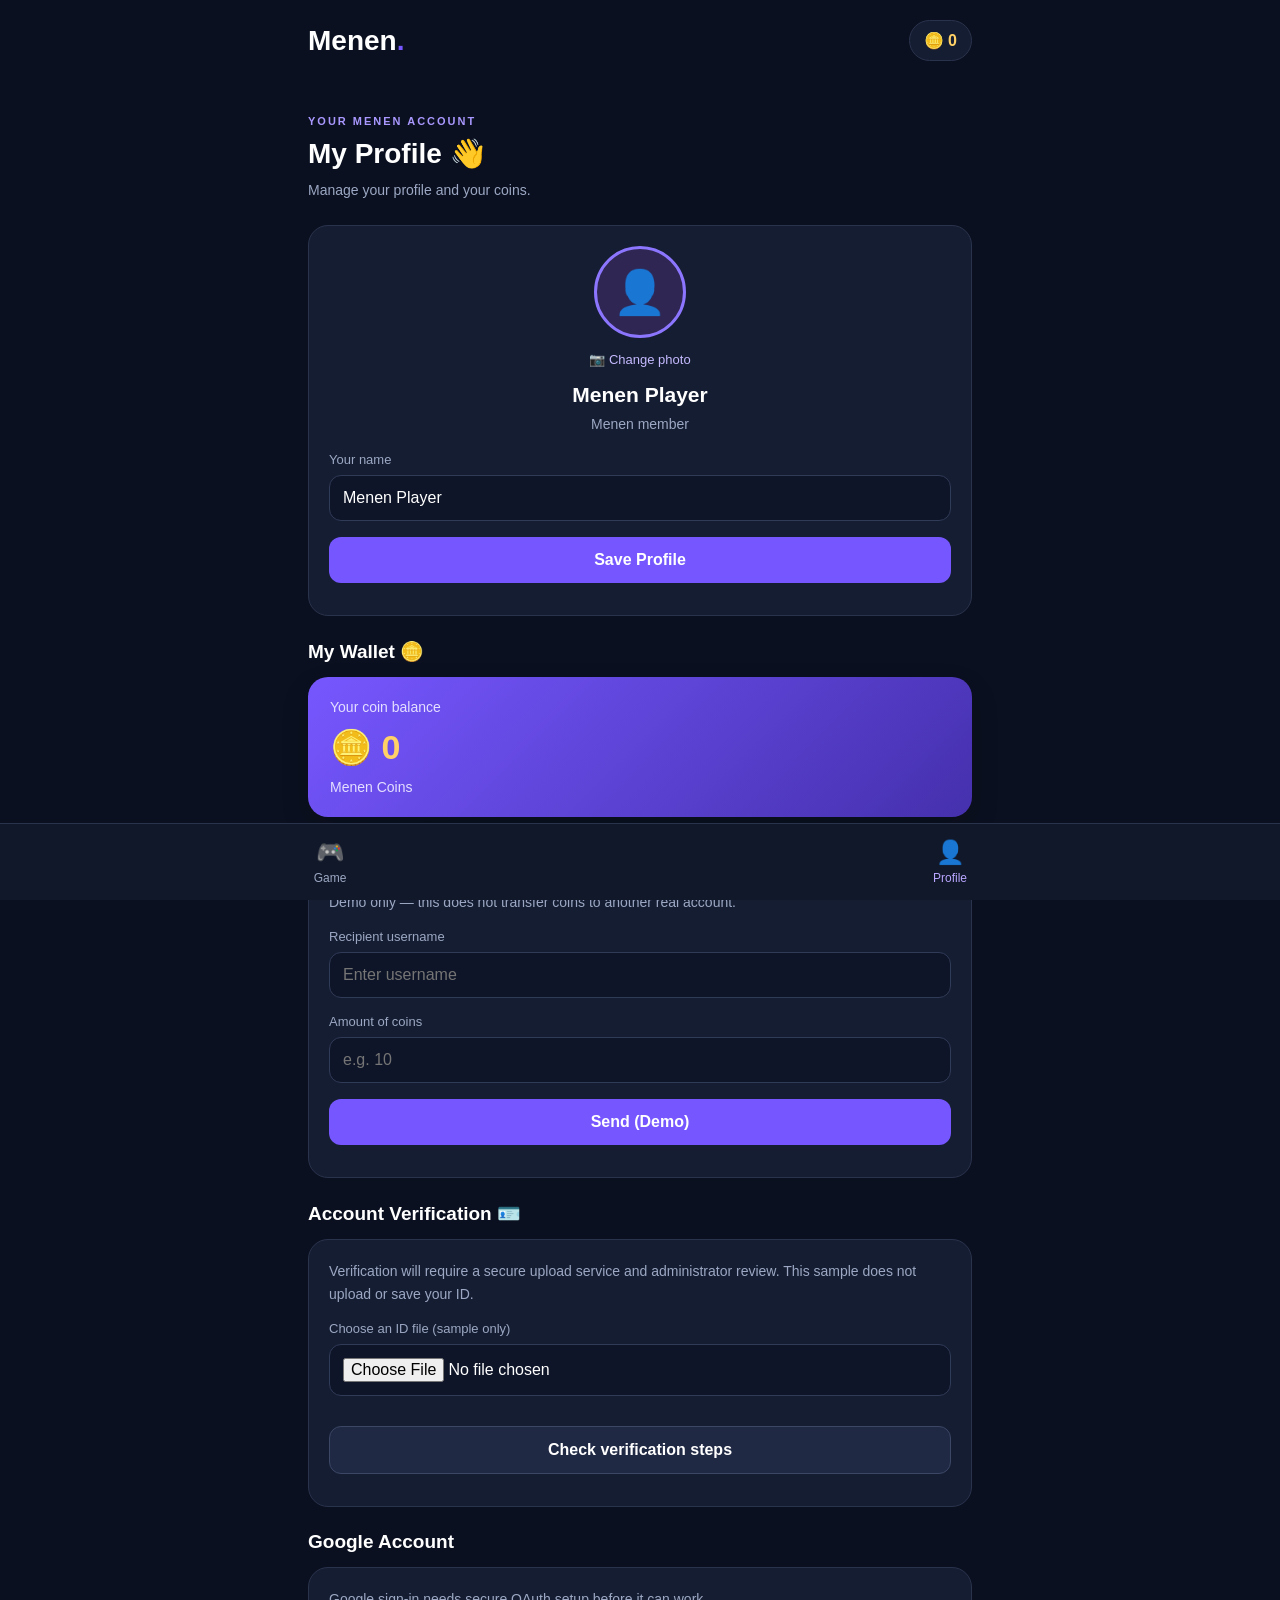
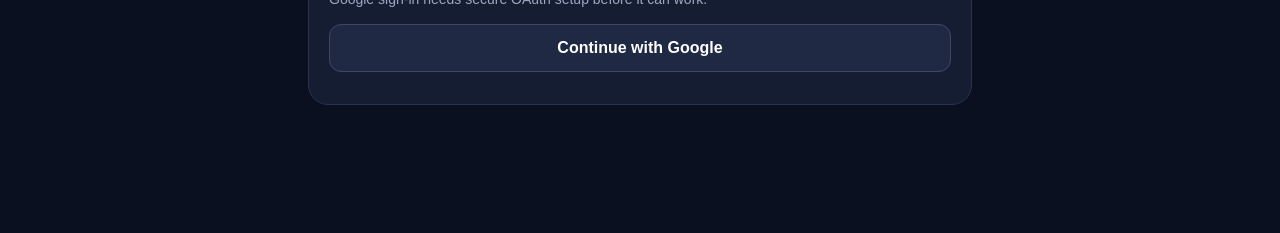
==== commit d5c200b7: "Update index.html" ====
--- a/menen-app-new/index.html
+++ b/menen-app-new/index.html
@@ -1,993 +1,160 @@
 
 <!DOCTYPE html>
-<html lang="en">
+<html lang="am">
 <head>
   <meta charset="UTF-8">
-  <meta name="viewport" content="width=device-width, initial-scale=1.0, viewport-fit=cover">
-  <meta name="theme-color" content="#0b0d14">
-  <meta name="description" content="Menen Game Hub - discover, play, and plan.">
-  <title>Menen Game Hub</title>
-  <link rel="manifest" href="./manifest.json">
+  <meta name="viewport" content="width=device-width, initial-scale=1">
+  <meta name="theme-color" content="#0b1020">
+  <meta name="description" content="Menen - Games and profile">
+  <title>Menen</title>
+  <link rel="stylesheet" href="style.css">
+  <link rel="manifest" href="manifest.json">
+</head>
+<body>
+  <header class="app-header">
+    <div class="app-logo">Menen<span>.</span></div>
+    <div class="coin-pill">🪙 <b id="headerCoins">100</b></div>
+  </header>
 
-  <style>
-    :root {
-      --bg: #0b0d14;
-      --panel: #151925;
-      --border: #292d3a;
-      --gold: #f5c66a;
-      --text: #f5f6fa;
-      --muted: #a8adbc;
-    }
-
-    * {
-      box-sizing: border-box;
-    }
-
-    html {
-      min-height: 100%;
-      background: var(--bg);
-      scroll-behavior: smooth;
-    }
-
-    body {
-      margin: 0;
-      min-height: 100vh;
-      padding: 22px 16px 115px;
-      color: var(--text);
-      background:
-        radial-gradient(ellipse at top, #202033 0%, transparent 48%),
-        var(--bg);
-      font-family: Arial, Helvetica, sans-serif;
-    }
-
-    button, input, textarea {
-      font: inherit;
-    }
-
-    button {
-      cursor: pointer;
-    }
-
-    .app {
-      width: 100%;
-      max-width: 900px;
-      margin: 0 auto;
-    }
-
-    .topbar {
-      display: flex;
-      align-items: center;
-      justify-content: space-between;
-      gap: 14px;
-      margin-bottom: 28px;
-    }
-
-    .brand {
-      font-size: 23px;
-      font-weight: 800;
-      letter-spacing: 1.5px;
-      color: var(--gold);
-    }
-
-    .brand-subtitle {
-      margin-top: 4px;
-      color: var(--muted);
-      font-size: 11px;
-      letter-spacing: 3px;
-    }
-
-    .icon-button {
-      width: 42px;
-      height: 42px;
-      display: grid;
-      place-items: center;
-      color: var(--gold);
-      background: var(--panel);
-      border: 1px solid var(--border);
-      border-radius: 14px;
-    }
-
-    .page {
-      display: none;
-      animation: appear .2s ease;
-    }
-
-    .page.active {
-      display: block;
-    }
-
-    @keyframes appear {
-      from { opacity: 0; transform: translateY(5px); }
-      to { opacity: 1; transform: translateY(0); }
-    }
-
-    .welcome {
-      position: relative;
-      overflow: hidden;
-      padding: 26px 22px;
-      min-height: 180px;
-      background: linear-gradient(135deg, #22243b, #151925 70%);
-      border: 1px solid #343347;
-      border-radius: 24px;
-      margin-bottom: 24px;
-    }
-
-    .eyebrow {
-      color: var(--gold);
-      font-size: 11px;
-      font-weight: 700;
-      letter-spacing: 2px;
-    }
-
-    h1 {
-      margin: 12px 0 10px;
-      font-size: clamp(25px, 5vw, 36px);
-      line-height: 1.15;
-    }
-
-    h2 {
-      font-size: 19px;
-      margin: 0 0 15px;
-    }
-
-    p {
-      color: var(--muted);
-      line-height: 1.6;
-    }
-
-    .welcome p {
-      max-width: 440px;
-      margin-bottom: 0;
-      font-size: 14px;
-    }
-
-    .section {
-      margin-top: 26px;
-    }
-
-    .section-heading {
-      display: flex;
-      align-items: center;
-      justify-content: space-between;
-      gap: 12px;
-      margin-bottom: 14px;
-    }
-
-    .section-heading h2 {
-      margin: 0;
-    }
-
-    .small-muted {
-      font-size: 12px;
-      color: var(--muted);
-    }
-
-    .card-grid {
-      display: grid;
-      grid-template-columns: repeat(2, minmax(0, 1fr));
-      gap: 12px;
-    }
-
-    .game-card {
-      min-width: 0;
-      padding: 18px 14px;
-      background: var(--panel);
-      border: 1px solid var(--border);
-      border-radius: 18px;
-    }
-
-    .game-icon {
-      width: 45px;
-      height: 45px;
-      display: grid;
-      place-items: center;
-      margin-bottom: 13px;
-      background: #252638;
-      border-radius: 14px;
-      font-size: 23px;
-    }
-
-    .game-card h3 {
-      margin: 0 0 7px;
-      font-size: 15px;
-    }
-
-    .game-card p {
-      margin: 0;
-      font-size: 12px;
-    }
-
-    .primary-button {
-      border: 0;
-      border-radius: 12px;
-      padding: 11px 15px;
-      margin-top: 14px;
-      background: var(--gold);
-      color: #17130b;
-      font-weight: 700;
-      font-size: 12px;
-    }
-
-    .secondary-button {
-      color: var(--gold);
-      background: #202333;
-      border: 1px solid var(--border);
-      border-radius: 12px;
-      padding: 10px 13px;
-      font-size: 12px;
-    }
-
-    .empty-state {
-      padding: 24px 18px;
-      text-align: center;
-      background: var(--panel);
-      border: 1px solid var(--border);
-      border-radius: 18px;
-    }
-
-    .empty-state .big-icon {
-      font-size: 32px;
-    }
-
-    .form-card {
-      padding: 20px;
-      background: var(--panel);
-      border: 1px solid var(--border);
-      border-radius: 18px;
-    }
-
-    .field-label {
-      display: block;
-      margin: 15px 0 7px;
-      color: var(--muted);
-      font-size: 13px;
-    }
-
-    .field {
-      width: 100%;
-      padding: 13px;
-      color: var(--text);
-      background: #0e111b;
-      border: 1px solid var(--border);
-      border-radius: 12px;
-      outline: none;
-    }
-
-    .field:focus {
-      border-color: var(--gold);
-    }
-
-    textarea.field {
-      resize: vertical;
-      min-height: 100px;
-    }
-
-    .plan-item {
-      display: flex;
-      align-items: flex-start;
-      gap: 11px;
-      padding: 14px 0;
-      border-bottom: 1px solid var(--border);
-    }
-
-    .plan-item:last-child {
-      border-bottom: 0;
-    }
-
-    .plan-item input {
-      margin-top: 4px;
-      accent-color: var(--gold);
-    }
-
-    .plan-item.done .plan-text {
-      text-decoration: line-through;
-      color: var(--muted);
-    }
-
-    .plan-text {
-      flex: 1;
-      overflow-wrap: anywhere;
-      font-size: 14px;
-    }
-
-    .delete-button {
-      color: #ff8c8c;
-      background: transparent;
-      border: 0;
-      font-size: 18px;
-    }
-
-    .profile-mark {
-      width: 80px;
-      height: 80px;
-      display: grid;
-      place-items: center;
-      margin-bottom: 18px;
-      color: var(--gold);
-      background: #242538;
-      border: 1px solid #414056;
-      border-radius: 24px;
-      font-size: 34px;
-      font-weight: 800;
-    }
-
-    /* Single-row bottom navigation */
-    .bottom-nav {
-      position: fixed;
-      left: 0;
-      right: 0;
-      bottom: 0;
-      z-index: 1000;
-      display: flex;
-      flex-direction: row;
-      flex-wrap: nowrap;
-      justify-content: space-around;
-      align-items: stretch;
-      width: 100%;
-      padding: 9px 3px calc(9px + env(safe-area-inset-bottom));
-      background: rgba(11, 13, 20, .97);
-      border-top: 1px solid var(--border);
-      backdrop-filter: blur(16px);
-      -webkit-backdrop-filter: blur(16px);
-    }
-
-    .nav-item {
-      flex: 1 1 0;
-      min-width: 0;
-      display: flex;
-      flex-direction: column;
-      align-items: center;
-      justify-content: center;
-      gap: 5px;
-      padding: 2px 0;
-      color: var(--muted);
-      background: transparent;
-      border: 0;
-      text-align: center;
-      text-decoration: none;
-      white-space: nowrap;
-      font-size: clamp(9px, 2.6vw, 11px);
-    }
-
-    .nav-item svg {
-      width: 17px;
-      height: 17px;
-      flex-shrink: 0;
-      stroke: currentColor;
-    }
-
-    .nav-item.active {
-      color: var(--gold);
-    }
-
-    .nav-item:focus-visible {
-      outline: 2px solid var(--gold);
-      outline-offset: -2px;
-      border-radius: 8px;
-    }
-
-    /* English offline screen */
-    .offline-screen {
-      position: fixed;
-      inset: 0;
-      z-index: 2000;
-      display: flex;
-      flex-direction: column;
-      align-items: center;
-      justify-content: center;
-      padding: 25px;
-      text-align: center;
-      background: rgba(10, 4, 8, .97);
-      opacity: 0;
-      visibility: hidden;
-      pointer-events: none;
-      transition: opacity .25s ease, visibility .25s ease;
-    }
-
-    .offline-screen.show {
-      opacity: 1;
-      visibility: visible;
-      pointer-events: auto;
-    }
-
-    .offline-symbol {
-      width: 74px;
-      height: 74px;
-      display: grid;
-      place-items: center;
-      border: 1px solid #71333c;
-      border-radius: 24px;
-      color: #ff818b;
-      background: #281319;
-      font-size: 30px;
-      margin-bottom: 22px;
-    }
-
-    .offline-screen h2 {
-      color: #fff;
-      font-size: 25px;
-      margin-bottom: 8px;
-    }
-
-    .offline-screen p {
-      max-width: 390px;
-      font-size: 14px;
-    }
-
-    .offline-status {
-      margin-top: 15px;
-      color: #ff9ba2;
-      font-size: 12px;
-    }
-
-    @media (min-width: 650px) {
-      body {
-        padding-top: 32px;
-        padding-bottom: 120px;
-      }
-
-      .card-grid {
-        grid-template-columns: repeat(3, minmax(0, 1fr));
-      }
-
-      .bottom-nav {
-        padding-top: 12px;
-        padding-bottom: calc(12px + env(safe-area-inset-bottom));
-      }
-
-      .nav-item {
-        gap: 6px;
-        font-size: 12px;
-      }
-
-      .nav-item svg {
-        width: 19px;
-        height: 19px;
-      }
-    }
-
-    @media (prefers-reduced-motion: reduce) {
-      *, *::before, *::after {
-        animation-duration: .01ms !important;
-        scroll-behavior: auto !important;
-        transition-duration: .01ms !important;
-      }
-    }
-  </style>
-</head>
-
-<body>
-  <main class="app">
-    <header class="topbar">
-      <div>
-        <div class="brand">MENEN</div>
-        <div class="brand-subtitle">GAME HUB</div>
-      </div>
-      <button class="icon-button" id="search-button" aria-label="Search games">
-        <svg width="20" height="20" viewBox="0 0 24 24" fill="none"
-          stroke="currentColor" stroke-width="1.8">
-          <circle cx="11" cy="11" r="7"></circle>
-          <path d="m16 16 4 4"></path>
-        </svg>
-      </button>
-    </header>
-
-    <!-- HOME -->
-    <section class="page active" id="page-home" aria-labelledby="home-title">
+  <main class="page">
+    <!-- GAME PAGE -->
+    <section id="gamePage" class="page-section hidden">
       <div class="welcome">
-        <div class="eyebrow">WELCOME TO MENEN</div>
-        <h1 id="home-title">Discover Games.</h1>
-        <p>Your gaming space. Explore games, save favorites, and organize your plans in one place.</p>
+        <p class="eyebrow">WELCOME TO MENEN</p>
+        <h1>Let's play! 🎮</h1>
+        <p>Play games and enjoy your Menen experience.</p>
       </div>
 
-      <div class="section">
-        <div class="section-heading">
-          <h2>Featured Games</h2>
-          <span class="small-muted">Your hub</span>
-        </div>
-        <div class="card-grid" id="home-games"></div>
+      <div class="wallet-card">
+        <p>Your Menen Coins</p>
+        <div class="coin-balance">🪙 <span id="gameCoins">100</span></div>
+        <p>Play games to earn more coins.</p>
       </div>
+
+      <h2 class="section-title">Games</h2>
+      <div class="game-grid">
+        <button class="game-card" data-game="coming">
+          <div class="game-icon">🧩</div>
+          <h3>Puzzle Game</h3>
+          <p>Coming soon</p>
+        </button>
+        <button class="game-card" data-game="coming">
+          <div class="game-icon">🎯</div>
+          <h3>Target Game</h3>
+          <p>Coming soon</p>
+        </button>
+      </div>
+      <p class="notice">Games are sample cards for now.</p>
     </section>
 
-    <!-- EXPLORE -->
-    <section class="page" id="page-explore">
-      <div class="section-heading">
-        <h1>Explore</h1>
-      </div>
-      <p>Discover the games available in your hub.</p>
-      <div class="form-card">
-        <label class="field-label" for="explore-search">Search games</label>
-        <input class="field" id="explore-search" type="search"
-          placeholder="Search by game name...">
-      </div>
-      <div class="section">
-        <div class="card-grid" id="explore-games"></div>
-      </div>
-    </section>
-
-    <!-- GAMES -->
-    <section class="page" id="page-games">
-      <h1>Games</h1>
-      <p>All games in your Menen Game Hub.</p>
-      <div class="card-grid" id="all-games"></div>
-    </section>
-
-    <!-- FAVORITES -->
-    <section class="page" id="page-favorites">
-      <h1>Favorites</h1>
-      <p>Your saved games will appear here.</p>
-      <div class="card-grid" id="favorite-games"></div>
-      <div class="empty-state" id="favorites-empty">
-        <div class="big-icon">♡</div>
-        <h2>No favorites yet</h2>
-        <p>Tap the heart on a game to add it to your favorites.</p>
-        <button class="primary-button" data-go="explore">Explore Games</button>
-      </div>
-    </section>
-
-    <!-- PLAN -->
-    <section class="page" id="page-plan">
-      <h1>My Plan</h1>
-      <p>Set goals, make a plan, and track your progress.</p>
-
-      <div class="form-card">
-        <label class="field-label" for="plan-title">Plan or goal</label>
-        <input class="field" id="plan-title" type="text"
-          maxlength="120" placeholder="e.g. Practice for 30 minutes">
-
-        <label class="field-label" for="plan-date">Date</label>
-        <input class="field" id="plan-date" type="date" />
-
-        <label class="field-label" for="plan-notes">Notes (optional)</label>
-        <textarea class="field" id="plan-notes" maxlength="1000"
-          placeholder="Write your plan here..."></textarea>
-
-        <button class="primary-button" id="add-plan">+ Add to Plan</button>
+    <!-- PROFILE PAGE -->
+    <section id="profilePage" class="page-section">
+      <div class="welcome">
+        <p class="eyebrow">YOUR MENEN ACCOUNT</p>
+        <h1>My Profile 👋</h1>
+        <p>Manage your profile and your coins.</p>
       </div>
 
-      <div class="section">
-        <div class="section-heading">
-          <h2>My Tasks</h2>
-          <span class="small-muted" id="plan-count">0 tasks</span>
+      <div class="profile-card">
+        <div class="avatar" id="avatarPreview">👤</div>
+
+        <label for="photoInput" class="upload-button">
+          📷 Change photo
+        </label>
+        <input id="photoInput" type="file" accept="image/*" hidden>
+
+        <h2 id="displayName" class="profile-name">Menen Player</h2>
+        <p class="muted">Menen member</p>
+
+        <div class="form-group">
+          <label for="nameInput">Your name</label>
+          <input id="nameInput" type="text"
+            maxlength="30" placeholder="Enter your name">
         </div>
-        <div class="form-card" id="plan-list">
-          <p id="plan-empty">No tasks yet. Add your first plan above.</p>
+        <button id="saveProfile" class="primary-btn">
+          Save Profile
+        </button>
+        <p id="profileMessage" class="feedback" aria-live="polite"></p>
+      </div>
+
+      <h2 class="section-title">My Wallet 🪙</h2>
+      <div class="wallet-card">
+        <p>Your coin balance</p>
+        <div class="coin-balance">
+          🪙 <span id="profileCoins">100</span>
         </div>
+        <p>Menen Coins</p>
       </div>
-    </section>
 
-    <!-- PROFILE -->
-    <section class="page" id="page-profile">
-      <h1>Profile</h1>
-      <div class="form-card">
-        <div class="profile-mark">M</div>
-        <h2>Menen Game Hub</h2>
-        <p>Your personal gaming space.</p>
+      <div class="content-card">
+        <h3>Send Coins</h3>
+        <p class="muted">
+          Demo only — this does not transfer coins to another real account.
+        </p>
+        <div class="form-group">
+          <label for="recipientInput">Recipient username</label>
+          <input id="recipientInput" type="text"
+            placeholder="Enter username">
+        </div>
+        <div class="form-group">
+          <label for="amountInput">Amount of coins</label>
+          <input id="amountInput" type="number"
+            min="1" step="1" placeholder="e.g. 10">
+        </div>
+        <button id="sendCoins" class="primary-btn">Send (Demo)</button>
+        <p id="sendMessage" class="feedback" aria-live="polite"></p>
+      </div>
 
-        <label class="field-label" for="profile-name">Display name</label>
-        <input class="field" id="profile-name" maxlength="60"
-          placeholder="Enter your display name">
+      <h2 class="section-title">Account Verification 🪪</h2>
+      <div class="content-card">
+        <p class="muted">
+          Verification will require a secure upload service and administrator
+          review. This sample does not upload or save your ID.
+        </p>
+        <div class="form-group">
+          <label for="idInput">Choose an ID file (sample only)</label>
+          <input id="idInput" type="file"
+            accept="image/*,.pdf">
+        </div>
+        <button id="verificationButton" class="secondary-btn">
+          Check verification steps
+        </button>
+        <p id="verificationMessage" class="feedback"
+          aria-live="polite"></p>
+      </div>
 
-        <button class="primary-button" id="save-profile">Save Profile</button>
-        <p class="small-muted" id="profile-status" aria-live="polite"></p>
+      <h2 class="section-title">Google Account</h2>
+      <div class="content-card">
+        <p class="muted">
+          Google sign-in needs secure OAuth setup before it can work.
+        </p>
+        <button id="googleButton" class="secondary-btn">
+          Continue with Google
+        </button>
+        <p id="googleMessage" class="feedback"
+          aria-live="polite"></p>
       </div>
     </section>
   </main>
 
-  <!-- Bottom navigation: all six items on one row -->
   <nav class="bottom-nav" aria-label="Main navigation">
-    <button class="nav-item active" data-page="home" aria-current="page">
-      <svg viewBox="0 0 24 24" fill="none" stroke-width="1.7"
-        stroke-linecap="round" stroke-linejoin="round">
-        <path d="m3 10 9-7 9 7"></path>
-        <path d="M5 9v11h14V9"></path>
-        <path d="M9 20v-6h6v6"></path>
-      </svg>
-      <span>Home</span>
+    <button class="nav-item" data-page="gamePage">
+      <span>🎮</span>
+      <small>Game</small>
     </button>
-
-    <button class="nav-item" data-page="explore">
-      <svg viewBox="0 0 24 24" fill="none" stroke-width="1.7"
-        stroke-linecap="round" stroke-linejoin="round">
-        <circle cx="12" cy="12" r="9"></circle>
-        <path d="m15.5 8.5-2.2 4.8-4.8 2.2 2.2-4.8 4.8-2.2Z"></path>
-      </svg>
-      <span>Explore</span>
-    </button>
-
-    <button class="nav-item" data-page="games">
-      <svg viewBox="0 0 24 24" fill="none" stroke-width="1.7"
-        stroke-linecap="round" stroke-linejoin="round">
-        <path d="M6 8h12a4 4 0 0 1 3.8 5.2l-1.2 4a2 2 0 0 1-3.2 1l-3-2.2h-4l-3 2.2a2 2 0 0 1-3.2-1l-1.2-4A4 4 0 0 1 6 8Z"></path>
-        <path d="M8 11v4M6 13h4M16 12h.01M18 14h.01"></path>
-      </svg>
-      <span>Games</span>
-    </button>
-
-    <button class="nav-item" data-page="favorites">
-      <svg viewBox="0 0 24 24" fill="none" stroke-width="1.7"
-        stroke-linecap="round" stroke-linejoin="round">
-        <path d="M20.8 8.8c0 5.2-8.8 10-8.8 10S3.2 14 3.2 8.8A4.3 4.3 0 0 1 12 7.1a4.3 4.3 0 0 1 8.8 1.7Z"></path>
-      </svg>
-      <span>Favorites</span>
-    </button>
-
-    <button class="nav-item" data-page="plan">
-      <svg viewBox="0 0 24 24" fill="none" stroke-width="1.7"
-        stroke-linecap="round" stroke-linejoin="round">
-        <rect x="5" y="4" width="14" height="17" rx="2"></rect>
-        <path d="M9 4.5h6M9 10h6M9 14h6M9 18h3"></path>
-      </svg>
-      <span>Plan</span>
-    </button>
-
-    <button class="nav-item" data-page="profile">
-      <svg viewBox="0 0 24 24" fill="none" stroke-width="1.7"
-        stroke-linecap="round" stroke-linejoin="round">
-        <circle cx="12" cy="8" r="4"></circle>
-        <path d="M4.5 21a7.5 7.5 0 0 1 15 0"></path>
-      </svg>
-      <span>Profile</span>
+    <button class="nav-item active" data-page="profilePage">
+      <span>👤</span>
+      <small>Profile</small>
     </button>
   </nav>
 
-  <!-- Offline overlay -->
-  <div class="offline-screen" id="offline-screen"
-    role="status" aria-live="polite" aria-hidden="true">
-    <div class="offline-symbol">!</div>
-    <h2>Internet Connection Lost</h2>
-    <p>Your internet connection has been interrupted. Please reconnect to Wi-Fi or mobile data to continue using Menen Game Hub.</p>
-    <div class="offline-status">Waiting for connection...</div>
-  </div>
-
+  <script src="app.js"></script>
   <script>
-    /*
-      Demo game cards:
-      Replace these entries with your actual game list and game URLs.
-      This sample does not create or host playable games by itself.
-    */
-    const games = [
-      {
-        id: "game-1",
-        name: "Game One",
-        description: "Add your first game here.",
-        icon: "🎮",
-        url: ""
-      },
-      {
-        id: "game-2",
-        name: "Game Two",
-        description: "Discover another game.",
-        icon: "🕹️",
-        url: ""
-      },
-      {
-        id: "game-3",
-        name: "Game Three",
-        description: "Your next gaming adventure.",
-        icon: "🏆",
-        url: ""
-      },
-      {
-        id: "game-4",
-        name: "Game Four",
-        description: "Add a game link to get started.",
-        icon: "✨",
-        url: ""
-      }
-    ];
-
-    const STORAGE = {
-      favorites: "menen-favorites-v1",
-      plans: "menen-plans-v1",
-      profile: "menen-profile-v1"
-    };
-
-    function readStorage(key, fallback) {
-      try {
-        const raw = localStorage.getItem(key);
-        return raw ? JSON.parse(raw) : fallback;
-      } catch (error) {
-        return fallback;
-      }
-    }
-
-    function writeStorage(key, value) {
-      try {
-        localStorage.setItem(key, JSON.stringify(value));
-        return true;
-      } catch (error) {
-        return false;
-      }
-    }
-
-    let favorites = readStorage(STORAGE.favorites, []);
-    let plans = readStorage(STORAGE.plans, []);
-    let profile = readStorage(STORAGE.profile, { name: "" });
-
-    function escapeHTML(value) {
-      return String(value).replace(/[&<>"']/g, function (char) {
-        return {
-          "&": "&amp;",
-          "<": "&lt;",
-          ">": "&gt;",
-          '"': "&quot;",
-          "'": "&#39;"
-        }[char];
+    if ("serviceWorker" in navigator) {
+      window.addEventListener("load", () => {
+        navigator.serviceWorker.register("./sw.js").catch(() => {});
       });
     }
-
-    function showPage(pageName) {
-      const target = document.getElementById("page-" + pageName);
-      if (!target) return;
-
-      document.querySelectorAll(".page").forEach(page => {
-        page.classList.remove("active");
-      });
-
-      target.classList.add("active");
-
-      document.querySelectorAll(".nav-item").forEach(button => {
-        const isActive = button.dataset.page === pageName;
-        button.classList.toggle("active", isActive);
-
-        if (isActive) {
-          button.setAttribute("aria-current", "page");
-        } else {
-          button.removeAttribute("aria-current");
-        }
-      });
-
-      if (pageName === "favorites") renderFavorites();
-      if (pageName === "plan") renderPlans();
-
-      window.scrollTo({ top: 0, behavior: "smooth" });
-    }
-
-    document.querySelectorAll(".nav-item").forEach(button => {
-      button.addEventListener("click", () => showPage(button.dataset.page));
-    });
-
-    document.querySelectorAll("[data-go]").forEach(button => {
-      button.addEventListener("click", () => showPage(button.dataset.go));
-    });
-
-    function gameCard(game) {
-      const isFavorite = favorites.includes(game.id);
-      const action = game.url
-        ? `<button class="primary-button" data-play="${escapeHTML(game.id)}">Play Game</button>`
-        : `<button class="secondary-button" data-edit-games>Set Game Link</button>`;
-
-      return `
-        <article class="game-card">
-          <div class="game-icon">${escapeHTML(game.icon)}</div>
-          <h3>${escapeHTML(game.name)}</h3>
-          <p>${escapeHTML(game.description)}</p>
-          <button class="secondary-button" data-favorite="${escapeHTML(game.id)}"
-            aria-label="${isFavorite ? "Remove from" : "Add to"} favorites">
-            ${isFavorite ? "♥ Saved" : "♡ Favorite"}
-          </button>
-          ${action}
-        </article>
-      `;
-    }
-
-    function bindGameActions(container) {
-      container.querySelectorAll("[data-favorite]").forEach(button => {
-        button.addEventListener("click", () => {
-          const id = button.dataset.favorite;
-
-          favorites = favorites.includes(id)
-            ? favorites.filter(item => item !== id)
-            : [...favorites, id];
-
-          writeStorage(STORAGE.favorites, favorites);
-          renderAllGames();
-          renderFavorites();
-        });
-      });
-
-      container.querySelectorAll("[data-play]").forEach(button => {
-        button.addEventListener("click", () => {
-          const game = games.find(item => item.id === button.dataset.play);
-          if (game && game.url) {
-            window.open(game.url, "_blank", "noopener,noreferrer");
-          }
-        });
-      });
-
-      container.querySelectorAll("[data-edit-games]").forEach(button => {
-        button.addEventListener("click", () => {
-          alert("Edit the games array in index.html and add your game's URL.");
-        });
-      });
-    }
-
-    function renderAllGames() {
-      const home = document.getElementById("home-games");
-      const all = document.getElementById("all-games");
-      const explore = document.getElementById("explore-games");
-
-      home.innerHTML = games.slice(0, 2).map(gameCard).join("");
-      all.innerHTML = games.map(gameCard).join("");
-      filterExplore();
-
-      bindGameActions(home);
-      bindGameActions(all);
-    }
-
-    function filterExplore() {
-      const query = (document.getElementById("explore-search").value || "")
-        .trim().toLowerCase();
-
-      const filtered = games.filter(game =>
-        game.name.toLowerCase().includes(query) ||
-        game.description.toLowerCase().includes(query)
-      );
-
-      const container = document.getElementById("explore-games");
-      container.innerHTML = filtered.length
-        ? filtered.map(gameCard).join("")
-        : `<div class="empty-state"><p>No games match your search.</p></div>`;
-
-      bindGameActions(container);
-    }
-
-    function renderFavorites() {
-      const container = document.getElementById("favorite-games");
-      const empty = document.getElementById("favorites-empty");
-      const savedGames = games.filter(game => favorites.includes(game.id));
-
-      container.innerHTML = savedGames.map(gameCard).join("");
-      empty.style.display = savedGames.length ? "none" : "block";
-
-      bindGameActions(container);
-    }
-
-    document.getElementById("explore-search")
-      .addEventListener("input", filterExplore);
-
-    document.getElementById("search-button").addEventListener("click", () => {
-      showPage("explore");
-      document.getElementById("explore-search").focus();
-    });
-
-    // Plan tasks are stored locally in this browser.
-    function renderPlans() {
-      const list = document.getElementById("plan-list");
-      const empty = plans.length === 0;
-
-      document.getElementById("plan-empty").style.display =
-        empty ? "block" : "none";
-
-      list.querySelectorAll(".plan-item").forEach(item => item.remove());
-
-      plans.forEach(plan => {
-        const row = document.createElement("div");
-        row.className = "plan-item" + (plan.done ? " done" : "");
-
-        const checkbox = document.createElement("input");
-        checkbox.type = "checkbox";
-        checkbox.checked = !!plan.done;
-        checkbox.setAttribute("aria-label", "Mark task complete");
-
-        const text = document.createElement("div");
-        text.className = "plan-text";
-
-        const title = document.createElement("strong");
-        title.textContent = plan.title;
-        text.appendChild(title);
-
-        if (plan.date) {
-          const date = document.createElement("div");
-          date.className = "small-muted";
-          date.textContent = plan.date;
-          text.appendChild(date);
-        }
-
-        if (plan.notes) {
-          const notes = document.createElement("p");
-          notes.style.margin = "6px 0 0";
-          notes.textContent = plan.notes;
-          text.appendChild(notes);
-        }
-
-        checkbox.addEventListener("change", () => {
-          plan.done = checkbox.checked;
-          writeStorage(STORAGE.plans, plans);
-          renderPlans();
-        });
-
-        const remove = document.createElement("button");
-        remove.className = "delete-button";
-        remove.textContent = "×";
-        remove.setAttribute("aria-label", "Delete task");
-
-        remove.addEventListener("click", () => {
-          plans = plans.filter(item => item.id !== plan.id);
-          writeStorage(STORAGE.plans, plans);
-          renderPlans();
-        });
-
-        row.append(checkbox, text, remove);
-        list.appendChild(row);
-      });
-
-      const completed = plans.filter(plan => plan.done).length;
-      document.getElementById("plan-count").textContent =
-        `${completed}/${plans.length} completed`;
-    }
-
-    document.getElementById("add-plan").addEventListener("click", () => {
-      const titleInput = document.getElementById("plan-title");
-      const dateInput = document.getElementById("plan-date");
-      const notesInput = document.getElementById("plan-notes");
-
-      const title = titleInput.value.trim();
-
-      if (!title) {
-        titleInput.focus();
-        titleInput.setCustomValidity("Please enter a plan or goal.");
-        titleInput.reportValidity();
-        titleInput.addEventListener("input", () => {
-          titleInput.setCustomValidity("");
-        }, { once: true });
-        return;
-      }
-
-      plans.unshift({
-        id: Date.now().toString(36) + Math.random().toString(36).slice(2, 7),
-        title,
-        date: dateInput.value,
-        notes: notesInput.value.trim(),
-        done: false
-      });
-
-      writeStorage(STORAGE.plans, plans);
-      titleInput.value = "";
-      dateInput.value = "";
-      notesInput.value = "";
-      renderPlans();
-    });
-
-    // Profile data is saved in this browser.
-    const profileNameInput = document.getElementById("profile-name");
-    profileNameInput.value = profile.name || "";
-
-    document.getElementById("save-profile").addEventListener("click", () => {
-      profile = { name: profileNameInput.value.trim() };
-      const saved = writeStorage(STORAGE.profile, profile);
-
-      document.getElementById("profile-status").textContent = saved
-        ? "Profile saved on this device."
-        : "Could not save profile in this browser.";
-    });
-
-    // Online/offline indicator.
-    const offlineScreen = document.getElementById("offline-screen");
-
-    function checkConnection() {
-      const isOffline = !navigator.onLine;
-      offlineScreen.classList.toggle("show", isOffline);
-      offlineScreen.setAttribute("aria-hidden", String(!isOffline));
-    }
-
-    window.addEventListener("online", checkConnection);
-    window.addEventListener("offline", checkConnection);
-    window.addEventListener("pageshow", checkConnection);
-    checkConnection();
-
-    // Register the existing service worker.
-    if ("serviceWorker" in navigator) {
-      window.addEventListener("load", () => {
-        navigator.serviceWorker.register("./sw.js")
-          .catch(error => console.error("Service worker registration failed:", error));
-      });
-    }
-
-    renderAllGames();
-    renderFavorites();
-    renderPlans();
   </script>
 </body>
 </html>
--- a/menen-app-new/style.css
+++ b/menen-app-new/style.css
@@ -0,0 +1,317 @@
+
+* {
+  box-sizing: border-box;
+  margin: 0;
+  padding: 0;
+}
+
+:root {
+  --bg: #0b1020;
+  --card: #151d32;
+  --purple: #7657ff;
+  --text: #ffffff;
+  --muted: #9ca8c3;
+  --gold: #ffd166;
+  --border: #29334c;
+}
+
+body {
+  font-family: Arial, sans-serif;
+  background: var(--bg);
+  color: var(--text);
+  min-height: 100vh;
+}
+
+button, input {
+  font: inherit;
+}
+
+button {
+  cursor: pointer;
+}
+
+.app-header {
+  max-width: 700px;
+  margin: auto;
+  padding: 20px 18px;
+  display: flex;
+  align-items: center;
+  justify-content: space-between;
+}
+
+.app-logo {
+  font-size: 28px;
+  font-weight: 800;
+}
+
+.app-logo span {
+  color: var(--purple);
+}
+
+.coin-pill {
+  background: var(--card);
+  border: 1px solid var(--border);
+  border-radius: 30px;
+  padding: 10px 14px;
+  color: var(--gold);
+}
+
+.page {
+  max-width: 700px;
+  margin: auto;
+  padding: 12px 18px 110px;
+}
+
+.page-section {
+  animation: appear 0.2s ease;
+}
+
+.hidden {
+  display: none !important;
+}
+
+@keyframes appear {
+  from { opacity: 0; transform: translateY(5px); }
+  to { opacity: 1; transform: translateY(0); }
+}
+
+.welcome {
+  margin: 14px 0 24px;
+}
+
+.eyebrow {
+  color: #a998ff;
+  font-size: 11px;
+  font-weight: bold;
+  letter-spacing: 2px;
+  margin-bottom: 10px;
+}
+
+.welcome h1 {
+  font-size: 28px;
+  margin-bottom: 9px;
+}
+
+.welcome p:not(.eyebrow),
+.muted {
+  color: var(--muted);
+  font-size: 14px;
+  line-height: 1.6;
+}
+
+.profile-card,
+.content-card {
+  background: var(--card);
+  border: 1px solid var(--border);
+  border-radius: 20px;
+  padding: 20px;
+  margin-bottom: 18px;
+}
+
+.profile-card {
+  text-align: center;
+}
+
+.avatar {
+  width: 92px;
+  height: 92px;
+  border-radius: 50%;
+  margin: 0 auto 12px;
+  background: #302653;
+  border: 3px solid #8c76ff;
+  display: flex;
+  justify-content: center;
+  align-items: center;
+  font-size: 43px;
+  overflow: hidden;
+}
+
+.avatar img {
+  width: 100%;
+  height: 100%;
+  object-fit: cover;
+}
+
+.upload-button {
+  display: inline-block;
+  color: #c5baff;
+  font-size: 13px;
+  cursor: pointer;
+  margin-bottom: 16px;
+}
+
+.profile-name {
+  font-size: 21px;
+  margin-bottom: 6px;
+  overflow-wrap: anywhere;
+}
+
+.form-group {
+  margin: 16px 0;
+  text-align: left;
+}
+
+.form-group label {
+  display: block;
+  color: var(--muted);
+  font-size: 13px;
+  margin-bottom: 8px;
+}
+
+.form-group input {
+  display: block;
+  width: 100%;
+  padding: 13px;
+  color: white;
+  background: #0e1528;
+  border: 1px solid #303b57;
+  border-radius: 12px;
+  outline: none;
+}
+
+.form-group input:focus {
+  border-color: var(--purple);
+}
+
+.primary-btn,
+.secondary-btn {
+  width: 100%;
+  padding: 14px;
+  border-radius: 12px;
+  font-weight: bold;
+}
+
+.primary-btn {
+  background: var(--purple);
+  color: white;
+  border: none;
+}
+
+.primary-btn:active {
+  opacity: 0.8;
+}
+
+.secondary-btn {
+  background: #202944;
+  color: white;
+  border: 1px solid #3b4765;
+  margin-top: 14px;
+}
+
+.section-title {
+  font-size: 19px;
+  margin: 24px 0 14px;
+}
+
+.wallet-card {
+  background: linear-gradient(135deg, #7657ff, #4530ad);
+  border-radius: 20px;
+  padding: 22px;
+  margin-bottom: 22px;
+  box-shadow: 0 12px 28px #00000025;
+}
+
+.wallet-card p {
+  color: #e5dfff;
+  font-size: 14px;
+}
+
+.coin-balance {
+  color: var(--gold);
+  font-size: 34px;
+  font-weight: 800;
+  margin: 12px 0;
+}
+
+.content-card h3 {
+  font-size: 18px;
+  margin-bottom: 10px;
+}
+
+.feedback {
+  font-size: 13px;
+  line-height: 1.5;
+  color: #b9e8cf;
+  margin-top: 12px;
+  overflow-wrap: anywhere;
+}
+
+.notice {
+  color: var(--muted);
+  font-size: 12px;
+  margin-top: 16px;
+}
+
+.game-grid {
+  display: grid;
+  grid-template-columns: repeat(2, minmax(0, 1fr));
+  gap: 13px;
+}
+
+.game-card {
+  background: var(--card);
+  border: 1px solid var(--border);
+  border-radius: 18px;
+  padding: 20px 10px;
+  color: white;
+  text-align: center;
+}
+
+.game-icon {
+  font-size: 38px;
+  margin-bottom: 12px;
+}
+
+.game-card h3 {
+  font-size: 15px;
+  margin-bottom: 7px;
+}
+
+.game-card p {
+  color: var(--muted);
+  font-size: 12px;
+}
+
+.bottom-nav {
+  position: fixed;
+  left: 0;
+  right: 0;
+  bottom: 0;
+  z-index: 100;
+  display: flex;
+  justify-content: space-around;
+  padding: 10px 20px calc(10px + env(safe-area-inset-bottom));
+  background: #11182a;
+  border-top: 1px solid var(--border);
+}
+
+.nav-item {
+  min-width: 100px;
+  border: none;
+  background: transparent;
+  color: var(--muted);
+  display: flex;
+  flex-direction: column;
+  align-items: center;
+  gap: 5px;
+  padding: 5px 20px;
+}
+
+.nav-item span {
+  font-size: 23px;
+}
+
+.nav-item small {
+  font-size: 12px;
+}
+
+.nav-item.active {
+  color: #b9a6ff;
+}
+
+@media (min-width: 600px) {
+  .page {
+    padding-top: 20px;
+  }
+}
+
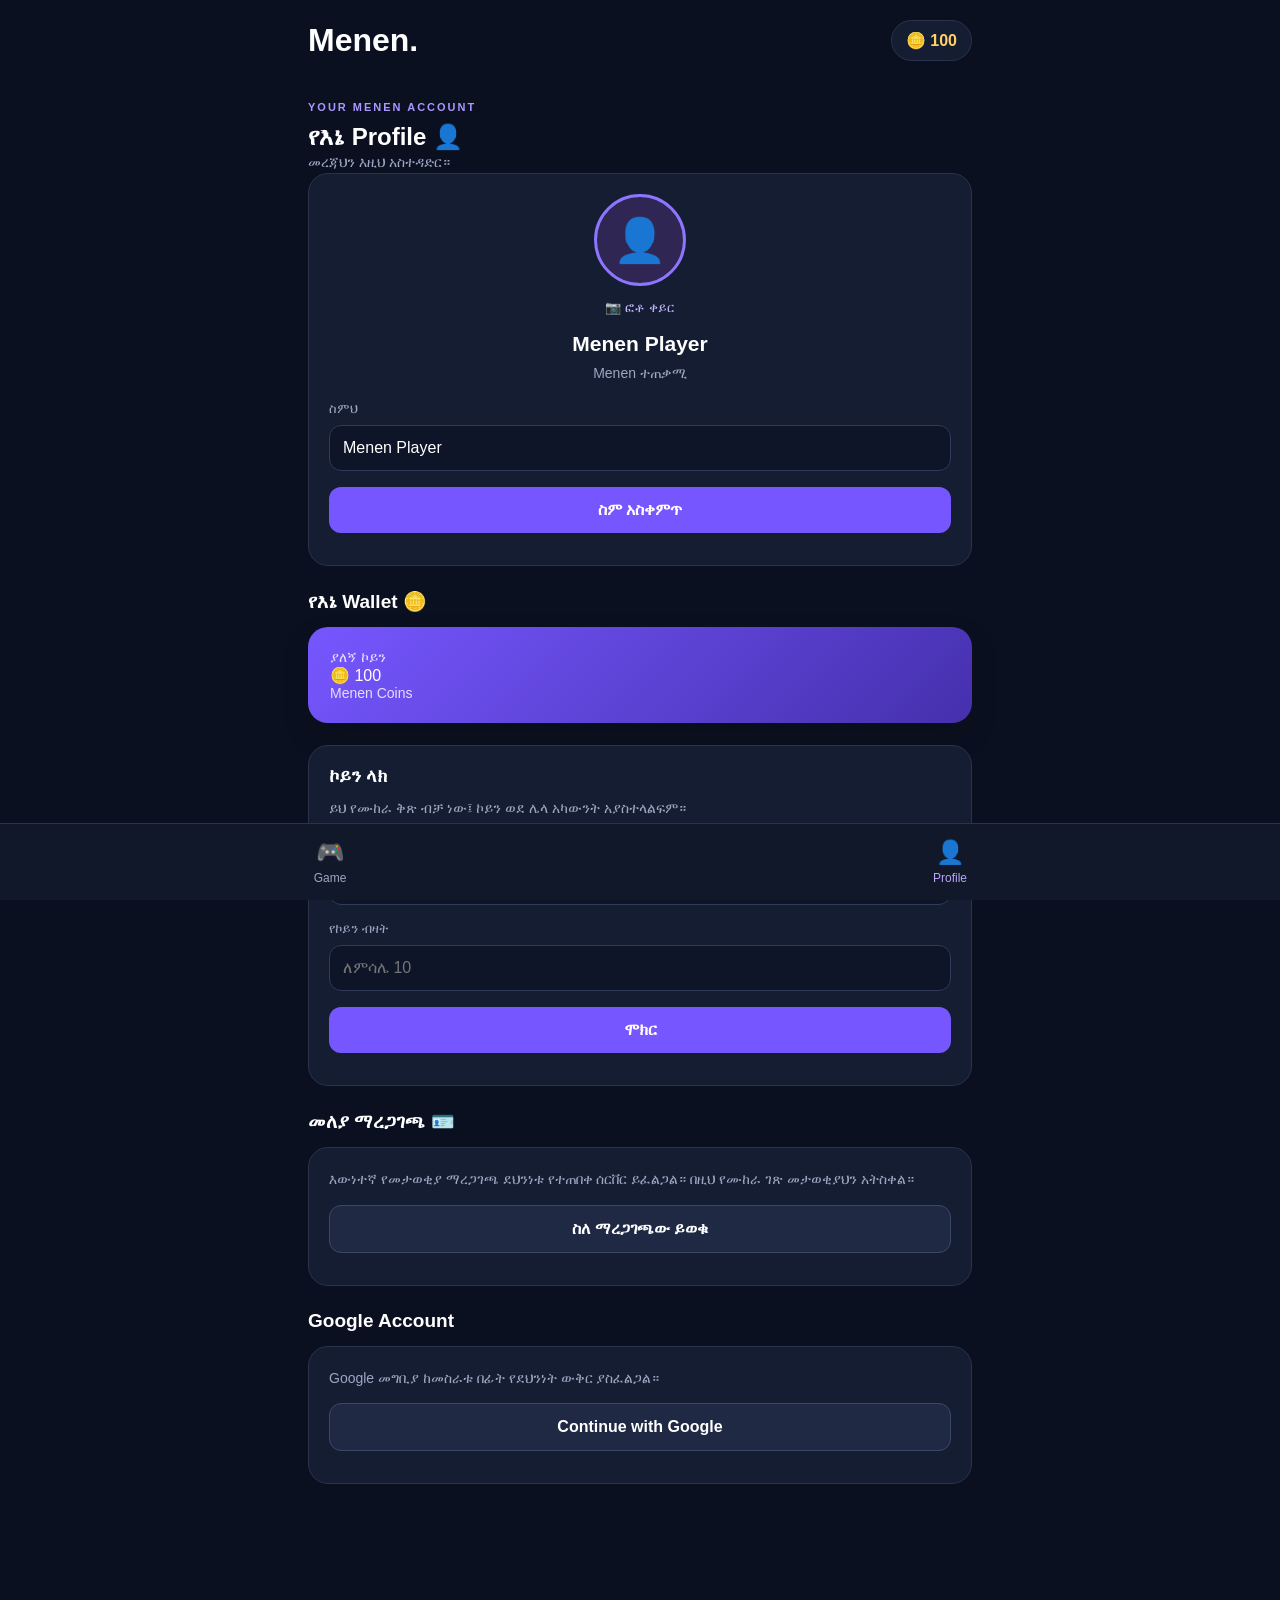
==== commit b737390b: "Update index.html" ====
--- a/menen-app-new/index.html
+++ b/menen-app-new/index.html
@@ -5,150 +5,127 @@
   <meta charset="UTF-8">
   <meta name="viewport" content="width=device-width, initial-scale=1">
   <meta name="theme-color" content="#0b1020">
-  <meta name="description" content="Menen - Games and profile">
+  <meta name="description" content="Menen gaming app">
   <title>Menen</title>
-  <link rel="stylesheet" href="style.css">
-  <link rel="manifest" href="manifest.json">
+  <link rel="stylesheet" href="./style.css">
+  <link rel="manifest" href="./manifest.json">
 </head>
 <body>
   <header class="app-header">
-    <div class="app-logo">Menen<span>.</span></div>
+    <h1 class="logo">Menen<span>.</span></h1>
     <div class="coin-pill">🪙 <b id="headerCoins">100</b></div>
   </header>
 
   <main class="page">
-    <!-- GAME PAGE -->
     <section id="gamePage" class="page-section hidden">
-      <div class="welcome">
-        <p class="eyebrow">WELCOME TO MENEN</p>
-        <h1>Let's play! 🎮</h1>
-        <p>Play games and enjoy your Menen experience.</p>
+      <p class="eyebrow">MENEN GAME HUB</p>
+      <h2 class="page-title">እንጫወት! 🎮</h2>
+      <p class="muted intro">ጨዋታዎችን በመጫወት ደስ ይበልህ።</p>
+
+      <div class="wallet-card">
+        <p>የእኔ Menen Coins</p>
+        <div class="balance">🪙 <span id="gameCoins">100</span></div>
+        <p>የኮይን ቀሪ ሂሳብህ</p>
       </div>
 
-      <div class="wallet-card">
-        <p>Your Menen Coins</p>
-        <div class="coin-balance">🪙 <span id="gameCoins">100</span></div>
-        <p>Play games to earn more coins.</p>
-      </div>
-
-      <h2 class="section-title">Games</h2>
+      <h3 class="section-title">ጨዋታዎች</h3>
       <div class="game-grid">
-        <button class="game-card" data-game="coming">
-          <div class="game-icon">🧩</div>
-          <h3>Puzzle Game</h3>
-          <p>Coming soon</p>
+        <button class="game-card" data-game>
+          <span class="game-icon">🧩</span>
+          <strong>Puzzle Game</strong>
+          <small>በቅርቡ ይመጣል</small>
         </button>
-        <button class="game-card" data-game="coming">
-          <div class="game-icon">🎯</div>
-          <h3>Target Game</h3>
-          <p>Coming soon</p>
+        <button class="game-card" data-game>
+          <span class="game-icon">🎯</span>
+          <strong>Target Game</strong>
+          <small>በቅርቡ ይመጣል</small>
         </button>
       </div>
-      <p class="notice">Games are sample cards for now.</p>
     </section>
 
-    <!-- PROFILE PAGE -->
     <section id="profilePage" class="page-section">
-      <div class="welcome">
-        <p class="eyebrow">YOUR MENEN ACCOUNT</p>
-        <h1>My Profile 👋</h1>
-        <p>Manage your profile and your coins.</p>
-      </div>
+      <p class="eyebrow">YOUR MENEN ACCOUNT</p>
+      <h2 class="page-title">የእኔ Profile 👤</h2>
+      <p class="muted intro">መረጃህን እዚህ አስተዳድር።</p>
 
       <div class="profile-card">
         <div class="avatar" id="avatarPreview">👤</div>
 
-        <label for="photoInput" class="upload-button">
-          📷 Change photo
+        <label class="upload-button" for="photoInput">
+          📷 ፎቶ ቀይር
         </label>
         <input id="photoInput" type="file" accept="image/*" hidden>
 
-        <h2 id="displayName" class="profile-name">Menen Player</h2>
-        <p class="muted">Menen member</p>
+        <h3 id="displayName" class="profile-name">Menen Player</h3>
+        <p class="muted">Menen ተጠቃሚ</p>
 
         <div class="form-group">
-          <label for="nameInput">Your name</label>
-          <input id="nameInput" type="text"
-            maxlength="30" placeholder="Enter your name">
+          <label for="nameInput">ስምህ</label>
+          <input id="nameInput" maxlength="30"
+                 placeholder="ስምህን አስገባ">
         </div>
-        <button id="saveProfile" class="primary-btn">
-          Save Profile
-        </button>
+        <button id="saveProfile" class="primary-btn">ስም አስቀምጥ</button>
         <p id="profileMessage" class="feedback" aria-live="polite"></p>
       </div>
 
-      <h2 class="section-title">My Wallet 🪙</h2>
+      <h3 class="section-title">የእኔ Wallet 🪙</h3>
       <div class="wallet-card">
-        <p>Your coin balance</p>
-        <div class="coin-balance">
-          🪙 <span id="profileCoins">100</span>
-        </div>
+        <p>ያለኝ ኮይን</p>
+        <div class="balance">🪙 <span id="profileCoins">100</span></div>
         <p>Menen Coins</p>
       </div>
 
       <div class="content-card">
-        <h3>Send Coins</h3>
-        <p class="muted">
-          Demo only — this does not transfer coins to another real account.
-        </p>
+        <h3>ኮይን ላክ</h3>
+        <p class="muted">ይህ የሙከራ ቅጽ ብቻ ነው፤ ኮይን ወደ ሌላ አካውንት አያስተላልፍም።</p>
+
         <div class="form-group">
-          <label for="recipientInput">Recipient username</label>
-          <input id="recipientInput" type="text"
-            placeholder="Enter username">
+          <label for="recipientInput">የተቀባዩ username</label>
+          <input id="recipientInput" maxlength="40"
+                 placeholder="Username አስገባ">
         </div>
         <div class="form-group">
-          <label for="amountInput">Amount of coins</label>
-          <input id="amountInput" type="number"
-            min="1" step="1" placeholder="e.g. 10">
+          <label for="amountInput">የኮይን ብዛት</label>
+          <input id="amountInput" type="number" min="1"
+                 step="1" placeholder="ለምሳሌ 10">
         </div>
-        <button id="sendCoins" class="primary-btn">Send (Demo)</button>
+        <button id="sendCoins" class="primary-btn">ሞክር</button>
         <p id="sendMessage" class="feedback" aria-live="polite"></p>
       </div>
 
-      <h2 class="section-title">Account Verification 🪪</h2>
+      <h3 class="section-title">መለያ ማረጋገጫ 🪪</h3>
       <div class="content-card">
         <p class="muted">
-          Verification will require a secure upload service and administrator
-          review. This sample does not upload or save your ID.
+          እውነተኛ የመታወቂያ ማረጋገጫ ደህንነቱ የተጠበቀ ሰርቨር ይፈልጋል።
+          በዚህ የሙከራ ገጽ መታወቂያህን አትስቀል።
         </p>
-        <div class="form-group">
-          <label for="idInput">Choose an ID file (sample only)</label>
-          <input id="idInput" type="file"
-            accept="image/*,.pdf">
-        </div>
-        <button id="verificationButton" class="secondary-btn">
-          Check verification steps
+        <button id="verifyButton" class="secondary-btn">
+          ስለ ማረጋገጫው ይወቁ
         </button>
-        <p id="verificationMessage" class="feedback"
-          aria-live="polite"></p>
+        <p id="verifyMessage" class="feedback" aria-live="polite"></p>
       </div>
 
-      <h2 class="section-title">Google Account</h2>
+      <h3 class="section-title">Google Account</h3>
       <div class="content-card">
-        <p class="muted">
-          Google sign-in needs secure OAuth setup before it can work.
-        </p>
+        <p class="muted">Google መግቢያ ከመስራቱ በፊት የደህንነት ውቅር ያስፈልጋል።</p>
         <button id="googleButton" class="secondary-btn">
           Continue with Google
         </button>
-        <p id="googleMessage" class="feedback"
-          aria-live="polite"></p>
+        <p id="googleMessage" class="feedback" aria-live="polite"></p>
       </div>
     </section>
   </main>
 
-  <nav class="bottom-nav" aria-label="Main navigation">
+  <nav class="bottom-nav" aria-label="ዋና ማውጫ">
     <button class="nav-item" data-page="gamePage">
-      <span>🎮</span>
-      <small>Game</small>
+      <span>🎮</span><small>Game</small>
     </button>
     <button class="nav-item active" data-page="profilePage">
-      <span>👤</span>
-      <small>Profile</small>
+      <span>👤</span><small>Profile</small>
     </button>
   </nav>
 
-  <script src="app.js"></script>
+  <script src="./app.js"></script>
   <script>
     if ("serviceWorker" in navigator) {
       window.addEventListener("load", () => {
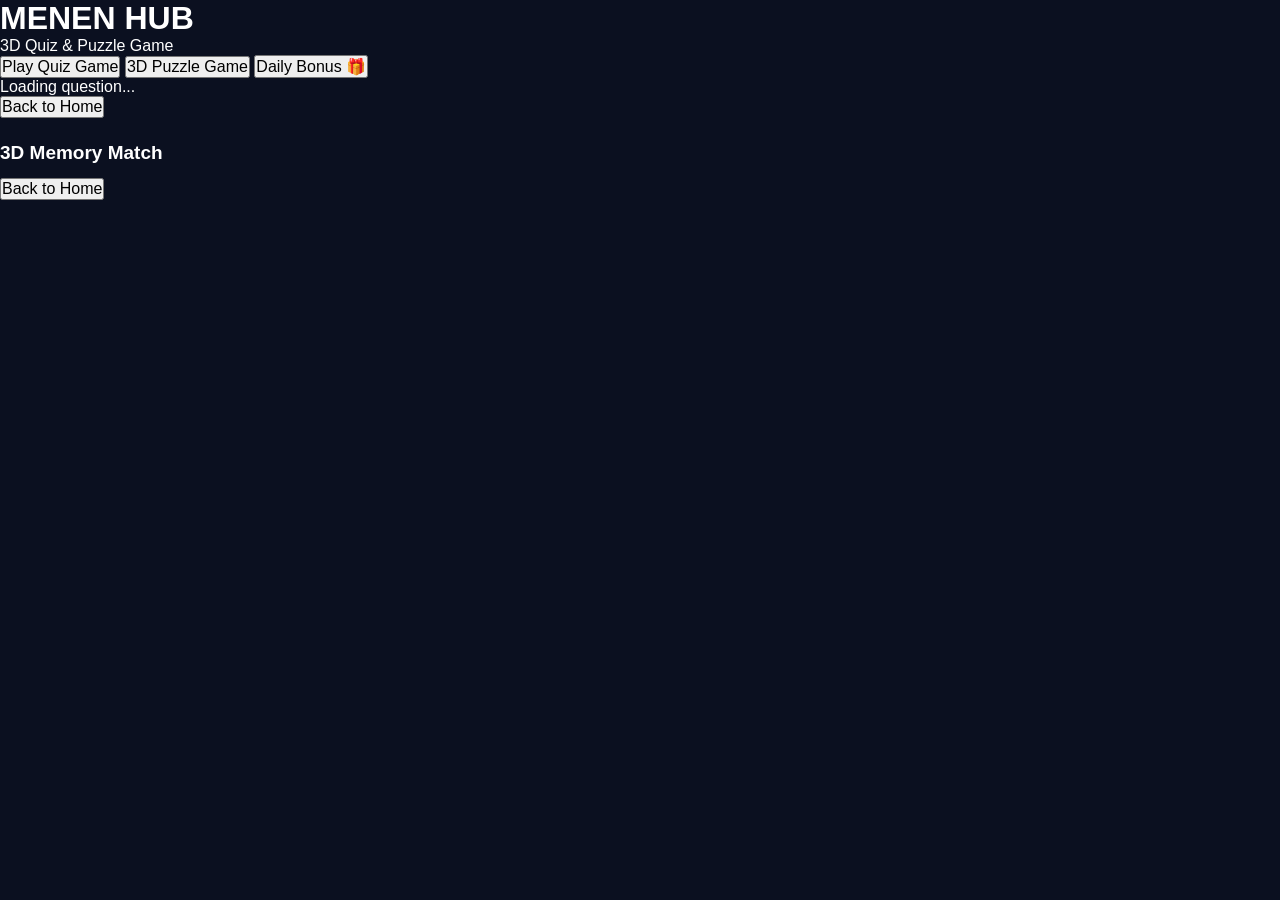
==== commit 21e6fcd0: "Update index.html" ====
--- a/menen-app-new/index.html
+++ b/menen-app-new/index.html
@@ -1,137 +1,85 @@
-
 <!DOCTYPE html>
-<html lang="am">
+<html lang="en">
 <head>
-  <meta charset="UTF-8">
-  <meta name="viewport" content="width=device-width, initial-scale=1">
-  <meta name="theme-color" content="#0b1020">
-  <meta name="description" content="Menen gaming app">
-  <title>Menen</title>
-  <link rel="stylesheet" href="./style.css">
-  <link rel="manifest" href="./manifest.json">
+    <meta charset="UTF-8">
+    <meta name="viewport" content="width=device-width, initial-scale=1.0">
+    <title>Menen Game Hub - Dark & Gold 3D</title>
+    <link rel="stylesheet" href="style.css">
+    <link rel="manifest" href="manifest.json">
 </head>
 <body>
-  <header class="app-header">
-    <h1 class="logo">Menen<span>.</span></h1>
-    <div class="coin-pill">🪙 <b id="headerCoins">100</b></div>
-  </header>
 
-  <main class="page">
-    <section id="gamePage" class="page-section hidden">
-      <p class="eyebrow">MENEN GAME HUB</p>
-      <h2 class="page-title">እንጫወት! 🎮</h2>
-      <p class="muted intro">ጨዋታዎችን በመጫወት ደስ ይበልህ።</p>
+    <div id="game-container">
+        
+        <!-- Header / Stats Bar -->
+        <div id="top-bar" class="status-bar hidden">
+            <div class="stat-box">🪙 Coins: <span id="coin-count">100</span></div>
+            <div class="stat-box">❤️ Lives: <span id="life-count">3</span></div>
+        </div>
 
-      <div class="wallet-card">
-        <p>የእኔ Menen Coins</p>
-        <div class="balance">🪙 <span id="gameCoins">100</span></div>
-        <p>የኮይን ቀሪ ሂሳብህ</p>
-      </div>
+        <!-- Main Home Screen -->
+        <div id="home-screen" class="screen active">
+            <div class="logo-container">
+                <h1 class="logo-title">MENEN HUB</h1>
+                <p class="logo-subtitle">3D Quiz & Puzzle Game</p>
+            </div>
 
-      <h3 class="section-title">ጨዋታዎች</h3>
-      <div class="game-grid">
-        <button class="game-card" data-game>
-          <span class="game-icon">🧩</span>
-          <strong>Puzzle Game</strong>
-          <small>በቅርቡ ይመጣል</small>
-        </button>
-        <button class="game-card" data-game>
-          <span class="game-icon">🎯</span>
-          <strong>Target Game</strong>
-          <small>በቅርቡ ይመጣል</small>
-        </button>
-      </div>
-    </section>
+            <div class="menu-buttons">
+                <button class="btn-3d" onclick="launchGame('quiz')">Play Quiz Game</button>
+                <button class="btn-3d" onclick="launchGame('puzzle')">3D Puzzle Game</button>
+                <button class="btn-3d btn-gold" onclick="claimDailyBonus()">Daily Bonus 🎁</button>
+            </div>
+        </div>
 
-    <section id="profilePage" class="page-section">
-      <p class="eyebrow">YOUR MENEN ACCOUNT</p>
-      <h2 class="page-title">የእኔ Profile 👤</h2>
-      <p class="muted intro">መረጃህን እዚህ አስተዳድር።</p>
+        <!-- Quiz Gameplay Screen -->
+        <div id="quiz-screen" class="screen">
+            <div class="quiz-card-3d">
+                <p id="quiz-question-text">Loading question...</p>
+            </div>
+            <div id="quiz-answers-group" class="answers-container">
+                <!-- Buttons injected via JavaScript -->
+            </div>
+            <button class="btn-3d btn-dark" onclick="goBackHome()">Back to Home</button>
+        </div>
 
-      <div class="profile-card">
-        <div class="avatar" id="avatarPreview">👤</div>
+        <!-- Puzzle Gameplay Screen -->
+        <div id="puzzle-screen" class="screen">
+            <h2 class="section-title">3D Memory Match</h2>
+            <div id="puzzle-board" class="puzzle-grid">
+                <!-- Cards injected via JavaScript -->
+            </div>
+            <button class="btn-3d btn-dark" onclick="goBackHome()">Back to Home</button>
+        </div>
 
-        <label class="upload-button" for="photoInput">
-          📷 ፎቶ ቀይር
-        </label>
-        <input id="photoInput" type="file" accept="image/*" hidden>
+        <!-- AdMob Rewarded Ad Simulation Overlay -->
+        <div id="ad-simulation-modal" class="overlay hidden">
+            <div class="modal-card">
+                <h3 style="color: #ffd700;">AdMob Sponsored Ad</h3>
+                <p style="margin: 10px 0; color: #bbb;">Watching ad... (<span id="ad-step">1</span>/<span id="ad-max">3</span>)</p>
+                <div id="ad-timer-display" class="timer-circle">5</div>
+                <p style="font-size: 11px; color: #777;">Please wait until the ad finishes</p>
+            </div>
+        </div>
 
-        <h3 id="displayName" class="profile-name">Menen Player</h3>
-        <p class="muted">Menen ተጠቃሚ</p>
+        <!-- Continue / Game Over Modal -->
+        <div id="gameover-modal" class="overlay hidden">
+            <div class="modal-card">
+                <h2 style="color: #ff4d4d;">Game Over!</h2>
+                <p style="margin: 15px 0; font-size: 14px; color: #ddd;">
+                    Would you like to watch 1 to 3 ads to restore your lives and continue playing?
+                </p>
+                <button class="btn-3d" onclick="playRewardedAdsFlow()">Watch Ads & Continue 🎬</button>
+                <button class="btn-3d btn-dark" onclick="closeGameOverAndExit()">No Thanks (Exit)</button>
+            </div>
+        </div>
 
-        <div class="form-group">
-          <label for="nameInput">ስምህ</label>
-          <input id="nameInput" maxlength="30"
-                 placeholder="ስምህን አስገባ">
-        </div>
-        <button id="saveProfile" class="primary-btn">ስም አስቀምጥ</button>
-        <p id="profileMessage" class="feedback" aria-live="polite"></p>
-      </div>
+    </div>
 
-      <h3 class="section-title">የእኔ Wallet 🪙</h3>
-      <div class="wallet-card">
-        <p>ያለኝ ኮይን</p>
-        <div class="balance">🪙 <span id="profileCoins">100</span></div>
-        <p>Menen Coins</p>
-      </div>
-
-      <div class="content-card">
-        <h3>ኮይን ላክ</h3>
-        <p class="muted">ይህ የሙከራ ቅጽ ብቻ ነው፤ ኮይን ወደ ሌላ አካውንት አያስተላልፍም።</p>
-
-        <div class="form-group">
-          <label for="recipientInput">የተቀባዩ username</label>
-          <input id="recipientInput" maxlength="40"
-                 placeholder="Username አስገባ">
-        </div>
-        <div class="form-group">
-          <label for="amountInput">የኮይን ብዛት</label>
-          <input id="amountInput" type="number" min="1"
-                 step="1" placeholder="ለምሳሌ 10">
-        </div>
-        <button id="sendCoins" class="primary-btn">ሞክር</button>
-        <p id="sendMessage" class="feedback" aria-live="polite"></p>
-      </div>
-
-      <h3 class="section-title">መለያ ማረጋገጫ 🪪</h3>
-      <div class="content-card">
-        <p class="muted">
-          እውነተኛ የመታወቂያ ማረጋገጫ ደህንነቱ የተጠበቀ ሰርቨር ይፈልጋል።
-          በዚህ የሙከራ ገጽ መታወቂያህን አትስቀል።
-        </p>
-        <button id="verifyButton" class="secondary-btn">
-          ስለ ማረጋገጫው ይወቁ
-        </button>
-        <p id="verifyMessage" class="feedback" aria-live="polite"></p>
-      </div>
-
-      <h3 class="section-title">Google Account</h3>
-      <div class="content-card">
-        <p class="muted">Google መግቢያ ከመስራቱ በፊት የደህንነት ውቅር ያስፈልጋል።</p>
-        <button id="googleButton" class="secondary-btn">
-          Continue with Google
-        </button>
-        <p id="googleMessage" class="feedback" aria-live="polite"></p>
-      </div>
-    </section>
-  </main>
-
-  <nav class="bottom-nav" aria-label="ዋና ማውጫ">
-    <button class="nav-item" data-page="gamePage">
-      <span>🎮</span><small>Game</small>
-    </button>
-    <button class="nav-item active" data-page="profilePage">
-      <span>👤</span><small>Profile</small>
-    </button>
-  </nav>
-
-  <script src="./app.js"></script>
-  <script>
-    if ("serviceWorker" in navigator) {
-      window.addEventListener("load", () => {
-        navigator.serviceWorker.register("./sw.js").catch(() => {});
-      });
-    }
-  </script>
+    <script src="app.js"></script>
+    <script>
+        if ('serviceWorker' in navigator) {
+            navigator.serviceWorker.register('sw.js');
+        }
+    </script>
 </body>
 </html>
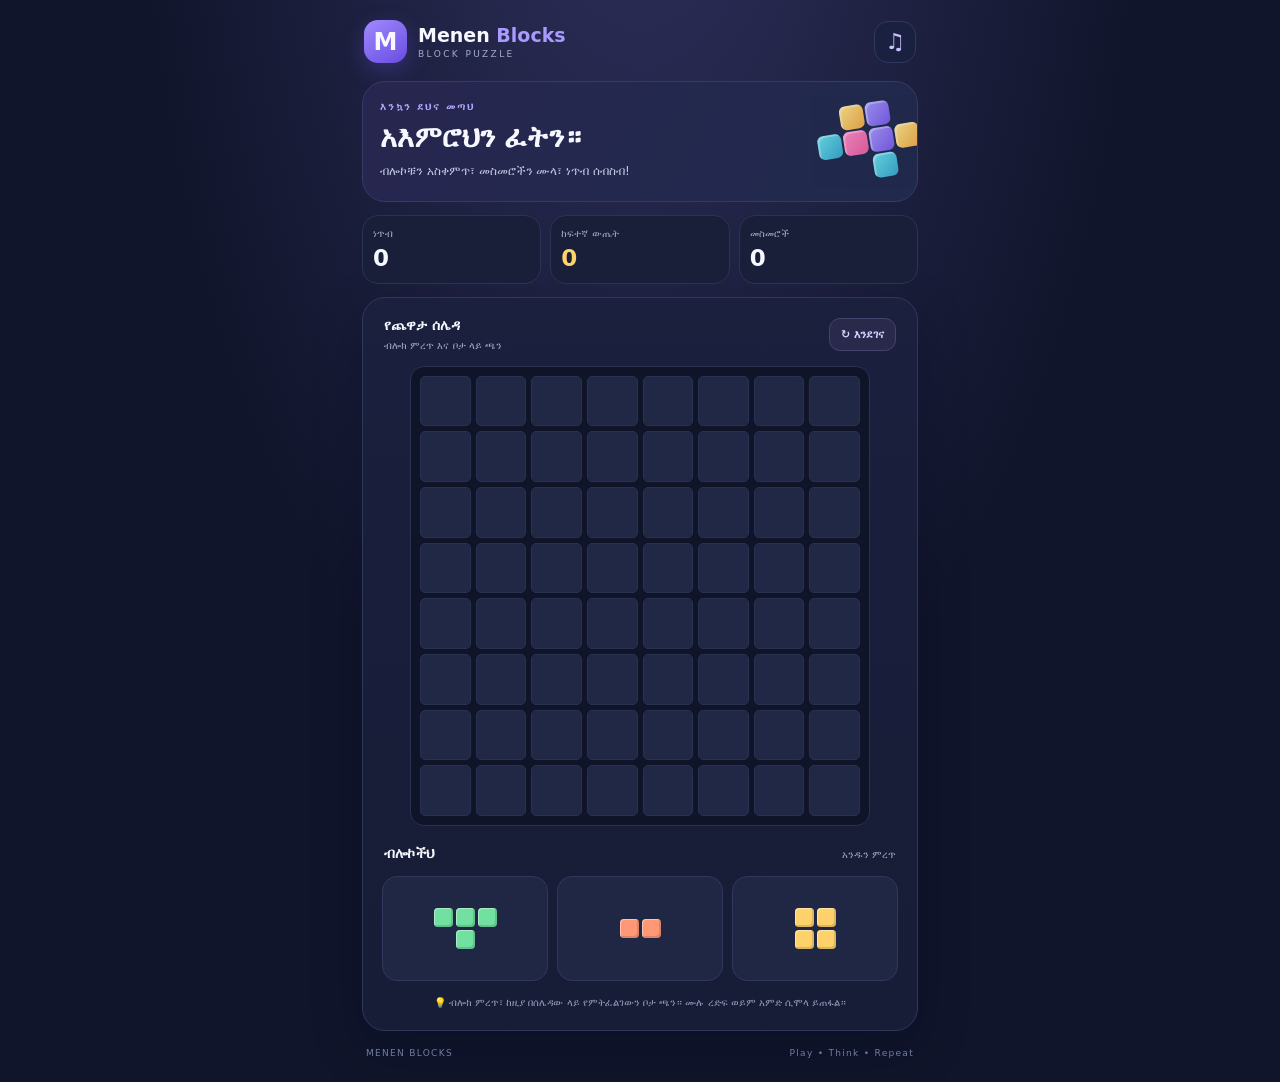
==== commit cabdbefb: "Add files via upload" ====
--- a/menen-app-new/index.html
+++ b/menen-app-new/index.html
@@ -1,85 +1,8 @@
-<!DOCTYPE html>
-<html lang="en">
-<head>
-    <meta charset="UTF-8">
-    <meta name="viewport" content="width=device-width, initial-scale=1.0">
-    <title>Menen Game Hub - Dark & Gold 3D</title>
-    <link rel="stylesheet" href="style.css">
-    <link rel="manifest" href="manifest.json">
-</head>
-<body>
-
-    <div id="game-container">
-        
-        <!-- Header / Stats Bar -->
-        <div id="top-bar" class="status-bar hidden">
-            <div class="stat-box">🪙 Coins: <span id="coin-count">100</span></div>
-            <div class="stat-box">❤️ Lives: <span id="life-count">3</span></div>
-        </div>
-
-        <!-- Main Home Screen -->
-        <div id="home-screen" class="screen active">
-            <div class="logo-container">
-                <h1 class="logo-title">MENEN HUB</h1>
-                <p class="logo-subtitle">3D Quiz & Puzzle Game</p>
-            </div>
-
-            <div class="menu-buttons">
-                <button class="btn-3d" onclick="launchGame('quiz')">Play Quiz Game</button>
-                <button class="btn-3d" onclick="launchGame('puzzle')">3D Puzzle Game</button>
-                <button class="btn-3d btn-gold" onclick="claimDailyBonus()">Daily Bonus 🎁</button>
-            </div>
-        </div>
-
-        <!-- Quiz Gameplay Screen -->
-        <div id="quiz-screen" class="screen">
-            <div class="quiz-card-3d">
-                <p id="quiz-question-text">Loading question...</p>
-            </div>
-            <div id="quiz-answers-group" class="answers-container">
-                <!-- Buttons injected via JavaScript -->
-            </div>
-            <button class="btn-3d btn-dark" onclick="goBackHome()">Back to Home</button>
-        </div>
-
-        <!-- Puzzle Gameplay Screen -->
-        <div id="puzzle-screen" class="screen">
-            <h2 class="section-title">3D Memory Match</h2>
-            <div id="puzzle-board" class="puzzle-grid">
-                <!-- Cards injected via JavaScript -->
-            </div>
-            <button class="btn-3d btn-dark" onclick="goBackHome()">Back to Home</button>
-        </div>
-
-        <!-- AdMob Rewarded Ad Simulation Overlay -->
-        <div id="ad-simulation-modal" class="overlay hidden">
-            <div class="modal-card">
-                <h3 style="color: #ffd700;">AdMob Sponsored Ad</h3>
-                <p style="margin: 10px 0; color: #bbb;">Watching ad... (<span id="ad-step">1</span>/<span id="ad-max">3</span>)</p>
-                <div id="ad-timer-display" class="timer-circle">5</div>
-                <p style="font-size: 11px; color: #777;">Please wait until the ad finishes</p>
-            </div>
-        </div>
-
-        <!-- Continue / Game Over Modal -->
-        <div id="gameover-modal" class="overlay hidden">
-            <div class="modal-card">
-                <h2 style="color: #ff4d4d;">Game Over!</h2>
-                <p style="margin: 15px 0; font-size: 14px; color: #ddd;">
-                    Would you like to watch 1 to 3 ads to restore your lives and continue playing?
-                </p>
-                <button class="btn-3d" onclick="playRewardedAdsFlow()">Watch Ads & Continue 🎬</button>
-                <button class="btn-3d btn-dark" onclick="closeGameOverAndExit()">No Thanks (Exit)</button>
-            </div>
-        </div>
-
-    </div>
-
-    <script src="app.js"></script>
-    <script>
-        if ('serviceWorker' in navigator) {
-            navigator.serviceWorker.register('sw.js');
-        }
-    </script>
-</body>
-</html>
+<!DOCTYPE html>
+<html lang="am"><head><meta charset="UTF-8"><meta name="viewport" content="width=device-width,initial-scale=1,viewport-fit=cover"><meta name="theme-color" content="#10152b"><meta name="description" content="Menen Blocks — a colorful block puzzle game."><title>Menen Blocks</title><link rel="stylesheet" href="./style.css"><link rel="manifest" href="./manifest.json"></head>
+<body><div class="app-shell"><header class="topbar"><div class="brand"><div class="brand-mark">M</div><div><h1>Menen <span>Blocks</span></h1><p>BLOCK PUZZLE</p></div></div><button id="soundButton" class="icon-button" aria-label="Sound">♫</button></header>
+<main><section class="hero"><div><p class="eyebrow">እንኳን ደህና መጣህ</p><h2>አእምሮህን ፈትን።</h2><p class="subtext">ብሎኮቹን አስቀምጥ፣ መስመሮችን ሙላ፣ ነጥብ ሰብስብ!</p></div><div class="hero-art" aria-hidden="true"><i></i><i></i><i></i><i></i><i></i><i></i><i></i></div></section>
+<section class="stats"><div class="stat-card"><span>ነጥብ</span><strong id="score">0</strong></div><div class="stat-card best"><span>ከፍተኛ ውጤት</span><strong id="bestScore">0</strong></div><div class="stat-card"><span>መስመሮች</span><strong id="lines">0</strong></div></section>
+<section class="game-panel"><div class="board-heading"><div><h3>የጨዋታ ሰሌዳ</h3><p id="statusText">ብሎክ ምረጥ እና ቦታ ላይ ጫን</p></div><button id="restartButton" class="restart-button">↻ እንደገና</button></div><div id="board" class="board" role="grid" aria-label="Block puzzle board"></div><div class="piece-heading"><h3>ብሎኮችህ</h3><span>አንዱን ምረጥ</span></div><div id="pieces" class="pieces"></div><p class="help">💡 ብሎክ ምረጥ፣ ከዚያ በሰሌዳው ላይ የምትፈልገውን ቦታ ጫን። ሙሉ ረድፍ ወይም አምድ ሲሞላ ይጠፋል።</p></section><footer><span>MENEN BLOCKS</span><span>Play • Think • Repeat</span></footer></main></div>
+<div id="gameOver" class="modal hidden" role="dialog" aria-modal="true" aria-labelledby="overTitle"><div class="modal-card"><div class="over-icon">✦</div><p class="eyebrow">ጥሩ ሙከራ!</p><h2 id="overTitle">ጨዋታው ተጠናቋል</h2><p>ምንም ብሎክ ማስቀመጥ የሚቻልበት ቦታ አልቀረም።</p><div class="final-score"><span>የመጨረሻ ውጤት</span><strong id="finalScore">0</strong></div><button id="playAgain" class="primary-button">እንደገና ተጫወት</button></div></div>
+<script src="./app.js"></script><script>if('serviceWorker' in navigator) addEventListener('load',()=>navigator.serviceWorker.register('./sw.js').catch(()=>{}));</script></body></html>
--- a/menen-app-new/style.css
+++ b/menen-app-new/style.css
@@ -1,317 +1 @@
-
-* {
-  box-sizing: border-box;
-  margin: 0;
-  padding: 0;
-}
-
-:root {
-  --bg: #0b1020;
-  --card: #151d32;
-  --purple: #7657ff;
-  --text: #ffffff;
-  --muted: #9ca8c3;
-  --gold: #ffd166;
-  --border: #29334c;
-}
-
-body {
-  font-family: Arial, sans-serif;
-  background: var(--bg);
-  color: var(--text);
-  min-height: 100vh;
-}
-
-button, input {
-  font: inherit;
-}
-
-button {
-  cursor: pointer;
-}
-
-.app-header {
-  max-width: 700px;
-  margin: auto;
-  padding: 20px 18px;
-  display: flex;
-  align-items: center;
-  justify-content: space-between;
-}
-
-.app-logo {
-  font-size: 28px;
-  font-weight: 800;
-}
-
-.app-logo span {
-  color: var(--purple);
-}
-
-.coin-pill {
-  background: var(--card);
-  border: 1px solid var(--border);
-  border-radius: 30px;
-  padding: 10px 14px;
-  color: var(--gold);
-}
-
-.page {
-  max-width: 700px;
-  margin: auto;
-  padding: 12px 18px 110px;
-}
-
-.page-section {
-  animation: appear 0.2s ease;
-}
-
-.hidden {
-  display: none !important;
-}
-
-@keyframes appear {
-  from { opacity: 0; transform: translateY(5px); }
-  to { opacity: 1; transform: translateY(0); }
-}
-
-.welcome {
-  margin: 14px 0 24px;
-}
-
-.eyebrow {
-  color: #a998ff;
-  font-size: 11px;
-  font-weight: bold;
-  letter-spacing: 2px;
-  margin-bottom: 10px;
-}
-
-.welcome h1 {
-  font-size: 28px;
-  margin-bottom: 9px;
-}
-
-.welcome p:not(.eyebrow),
-.muted {
-  color: var(--muted);
-  font-size: 14px;
-  line-height: 1.6;
-}
-
-.profile-card,
-.content-card {
-  background: var(--card);
-  border: 1px solid var(--border);
-  border-radius: 20px;
-  padding: 20px;
-  margin-bottom: 18px;
-}
-
-.profile-card {
-  text-align: center;
-}
-
-.avatar {
-  width: 92px;
-  height: 92px;
-  border-radius: 50%;
-  margin: 0 auto 12px;
-  background: #302653;
-  border: 3px solid #8c76ff;
-  display: flex;
-  justify-content: center;
-  align-items: center;
-  font-size: 43px;
-  overflow: hidden;
-}
-
-.avatar img {
-  width: 100%;
-  height: 100%;
-  object-fit: cover;
-}
-
-.upload-button {
-  display: inline-block;
-  color: #c5baff;
-  font-size: 13px;
-  cursor: pointer;
-  margin-bottom: 16px;
-}
-
-.profile-name {
-  font-size: 21px;
-  margin-bottom: 6px;
-  overflow-wrap: anywhere;
-}
-
-.form-group {
-  margin: 16px 0;
-  text-align: left;
-}
-
-.form-group label {
-  display: block;
-  color: var(--muted);
-  font-size: 13px;
-  margin-bottom: 8px;
-}
-
-.form-group input {
-  display: block;
-  width: 100%;
-  padding: 13px;
-  color: white;
-  background: #0e1528;
-  border: 1px solid #303b57;
-  border-radius: 12px;
-  outline: none;
-}
-
-.form-group input:focus {
-  border-color: var(--purple);
-}
-
-.primary-btn,
-.secondary-btn {
-  width: 100%;
-  padding: 14px;
-  border-radius: 12px;
-  font-weight: bold;
-}
-
-.primary-btn {
-  background: var(--purple);
-  color: white;
-  border: none;
-}
-
-.primary-btn:active {
-  opacity: 0.8;
-}
-
-.secondary-btn {
-  background: #202944;
-  color: white;
-  border: 1px solid #3b4765;
-  margin-top: 14px;
-}
-
-.section-title {
-  font-size: 19px;
-  margin: 24px 0 14px;
-}
-
-.wallet-card {
-  background: linear-gradient(135deg, #7657ff, #4530ad);
-  border-radius: 20px;
-  padding: 22px;
-  margin-bottom: 22px;
-  box-shadow: 0 12px 28px #00000025;
-}
-
-.wallet-card p {
-  color: #e5dfff;
-  font-size: 14px;
-}
-
-.coin-balance {
-  color: var(--gold);
-  font-size: 34px;
-  font-weight: 800;
-  margin: 12px 0;
-}
-
-.content-card h3 {
-  font-size: 18px;
-  margin-bottom: 10px;
-}
-
-.feedback {
-  font-size: 13px;
-  line-height: 1.5;
-  color: #b9e8cf;
-  margin-top: 12px;
-  overflow-wrap: anywhere;
-}
-
-.notice {
-  color: var(--muted);
-  font-size: 12px;
-  margin-top: 16px;
-}
-
-.game-grid {
-  display: grid;
-  grid-template-columns: repeat(2, minmax(0, 1fr));
-  gap: 13px;
-}
-
-.game-card {
-  background: var(--card);
-  border: 1px solid var(--border);
-  border-radius: 18px;
-  padding: 20px 10px;
-  color: white;
-  text-align: center;
-}
-
-.game-icon {
-  font-size: 38px;
-  margin-bottom: 12px;
-}
-
-.game-card h3 {
-  font-size: 15px;
-  margin-bottom: 7px;
-}
-
-.game-card p {
-  color: var(--muted);
-  font-size: 12px;
-}
-
-.bottom-nav {
-  position: fixed;
-  left: 0;
-  right: 0;
-  bottom: 0;
-  z-index: 100;
-  display: flex;
-  justify-content: space-around;
-  padding: 10px 20px calc(10px + env(safe-area-inset-bottom));
-  background: #11182a;
-  border-top: 1px solid var(--border);
-}
-
-.nav-item {
-  min-width: 100px;
-  border: none;
-  background: transparent;
-  color: var(--muted);
-  display: flex;
-  flex-direction: column;
-  align-items: center;
-  gap: 5px;
-  padding: 5px 20px;
-}
-
-.nav-item span {
-  font-size: 23px;
-}
-
-.nav-item small {
-  font-size: 12px;
-}
-
-.nav-item.active {
-  color: #b9a6ff;
-}
-
-@media (min-width: 600px) {
-  .page {
-    padding-top: 20px;
-  }
-}
-
+*{box-sizing:border-box} :root{--bg:#10152b;--panel:#191f3b;--line:#30395d;--text:#f7f8ff;--muted:#a3accb;--purple:#8b70ff;--gold:#ffd36a}body{margin:0;background:radial-gradient(ellipse at 50% -20%,#30305d 0%,var(--bg) 56%);color:var(--text);font-family:system-ui,-apple-system,"Segoe UI",Arial,sans-serif;min-height:100vh}button{font:inherit;cursor:pointer;color:inherit}.app-shell{max-width:600px;margin:auto;padding:0 16px calc(24px + env(safe-area-inset-bottom))}.topbar{display:flex;align-items:center;justify-content:space-between;padding:20px 2px 18px}.brand{display:flex;gap:11px;align-items:center}.brand-mark{width:43px;height:43px;border-radius:14px;background:linear-gradient(145deg,#a18aff,#684ce0);display:grid;place-items:center;font-size:24px;font-weight:900;box-shadow:0 7px 22px #7559ff44}.brand h1{font-size:19px;margin:0;font-weight:850}.brand h1 span{color:#a99aff}.brand p{font-size:9px;letter-spacing:2.4px;color:var(--muted);margin:3px 0 0}.icon-button{height:42px;width:42px;border:1px solid var(--line);border-radius:14px;background:#1a2140;font-size:22px;color:#c9c0ff}.hero{display:flex;align-items:center;gap:8px;padding:19px 17px;background:linear-gradient(120deg,#272650,#202a4c);border:1px solid #393965;border-radius:23px;overflow:hidden;position:relative}.hero>div:first-child{position:relative;z-index:1;max-width:80%}.eyebrow{color:#b4a7ff;font-size:10px;letter-spacing:1.8px;font-weight:800;margin:0 0 7px}.hero h2{font-size:clamp(22px,5vw,29px);margin:0 0 7px}.subtext{font-size:12px;line-height:1.65;color:#c0c7e3;margin:0}.hero-art{width:100px;height:94px;position:absolute;right:5px;top:8px;opacity:.9;transform:rotate(-9deg)}.hero-art i{position:absolute;width:24px;height:24px;border-radius:6px;background:linear-gradient(135deg,#ff8dc8,#ec5e9f);box-shadow:inset 2px 2px #ffffff55}.hero-art i:nth-child(1){left:5px;top:40px;background:linear-gradient(135deg,#6ce4ee,#36a8ce)}.hero-art i:nth-child(2){left:31px;top:40px}.hero-art i:nth-child(3){left:57px;top:40px;background:linear-gradient(135deg,#a899ff,#795be9)}.hero-art i:nth-child(4){left:31px;top:14px;background:linear-gradient(135deg,#ffe68c,#f4ac43)}.hero-art i:nth-child(5){left:57px;top:14px;background:linear-gradient(135deg,#a899ff,#795be9)}.hero-art i:nth-child(6){left:57px;top:66px;background:linear-gradient(135deg,#6ce4ee,#36a8ce)}.hero-art i:nth-child(7){left:83px;top:40px;background:linear-gradient(135deg,#ffe68c,#f4ac43)}.stats{display:grid;grid-template-columns:repeat(3,minmax(0,1fr));gap:9px;margin:13px 0}.stat-card{padding:12px 10px;background:#191f39;border:1px solid #2b3353;border-radius:16px;min-width:0}.stat-card span{display:block;color:var(--muted);font-size:10px;margin-bottom:5px}.stat-card strong{font-size:23px}.stat-card.best strong{color:var(--gold)}.game-panel{background:linear-gradient(180deg,#1a203d,#171d36);border:1px solid #30385a;border-radius:23px;padding:16px 12px 13px;box-shadow:0 18px 50px #05081945}.board-heading{display:flex;align-items:center;justify-content:space-between;gap:8px;margin:0 2px 13px}.board-heading h3,.piece-heading h3{font-size:14px;margin:0 0 4px}.board-heading p{font-size:10px;color:var(--muted);margin:0;line-height:1.5}.restart-button{border:1px solid #44446f;background:#29294c;color:#d9d1ff;border-radius:11px;padding:9px 11px;font-size:11px;font-weight:750;white-space:nowrap}.board{display:grid;grid-template-columns:repeat(8,minmax(0,1fr));gap:4px;padding:7px;border-radius:14px;background:#0f1429;border:1px solid #2a3151;max-width:460px;width:100%;margin:auto;touch-action:manipulation}.cell{aspect-ratio:1;border-radius:4px;background:#202846;border:1px solid #283151;min-width:0;padding:0}.cell.filled{border-color:#ffffff20;box-shadow:inset 1px 1px #ffffff35,inset -2px -2px #0002}.cell.preview-ok{outline:2px solid #a9ffdb;outline-offset:-2px;filter:brightness(1.35)}.piece-heading{display:flex;justify-content:space-between;align-items:center;margin:19px 2px 10px}.piece-heading span{font-size:10px;color:var(--muted)}.pieces{display:grid;grid-template-columns:repeat(3,minmax(0,1fr));gap:9px}.piece-slot{height:94px;border:1px solid #30395b;border-radius:15px;background:#202744;display:grid;place-items:center;position:relative;padding:7px}.piece-slot.selected{border-color:#a99aff;background:#2d2a55;box-shadow:0 0 0 2px #8b70ff30}.piece-slot:disabled{opacity:.24;cursor:default}.piece-shape{display:grid;gap:3px;justify-content:center;align-content:center}.mini-cell{width:clamp(13px,4vw,19px);aspect-ratio:1;border-radius:4px;background:var(--piece-color);box-shadow:inset 1px 1px #ffffff65,inset -2px -2px #0002}.mini-cell.empty{background:transparent;box-shadow:none}.piece-slot.selected:after{content:"✓";position:absolute;right:7px;top:5px;color:#c5bbff;font-size:11px;font-weight:900}.help{color:#929dbf;font-size:10px;line-height:1.7;text-align:center;margin:13px 4px 0}footer{display:flex;justify-content:space-between;color:#727da1;font-size:9px;letter-spacing:1.3px;padding:17px 4px 0}.modal{position:fixed;inset:0;background:#080b1bdc;display:grid;place-items:center;padding:22px;z-index:5;backdrop-filter:blur(8px)}.hidden{display:none!important}.modal-card{width:min(100%,360px);text-align:center;padding:27px 23px 23px;background:linear-gradient(150deg,#29264f,#171d38);border:1px solid #49416e;border-radius:25px;box-shadow:0 25px 80px #0008}.over-icon{width:60px;height:60px;margin:0 auto 16px;border-radius:19px;background:linear-gradient(135deg,#ffe58d,#ff9b65);color:#5b3b72;display:grid;place-items:center;font-size:34px}.modal-card h2{margin:5px 0 8px;font-size:24px}.modal-card>p:not(.eyebrow){font-size:12px;line-height:1.7;color:#aeb7d4}.final-score{margin:20px 0;padding:15px;border-radius:15px;background:#11172d}.final-score span{display:block;font-size:11px;color:var(--muted);margin-bottom:5px}.final-score strong{font-size:35px;color:var(--gold)}.primary-button{width:100%;padding:14px;border:0;border-radius:13px;background:linear-gradient(100deg,#9275ff,#6e57e8);font-weight:800}@media(min-width:520px){.app-shell{padding-left:22px;padding-right:22px}.game-panel{padding:19px}.board{gap:5px;padding:9px}.cell{border-radius:5px}.piece-slot{height:105px}}@media(prefers-reduced-motion:reduce){*{animation:none!important;transition:none!important}}
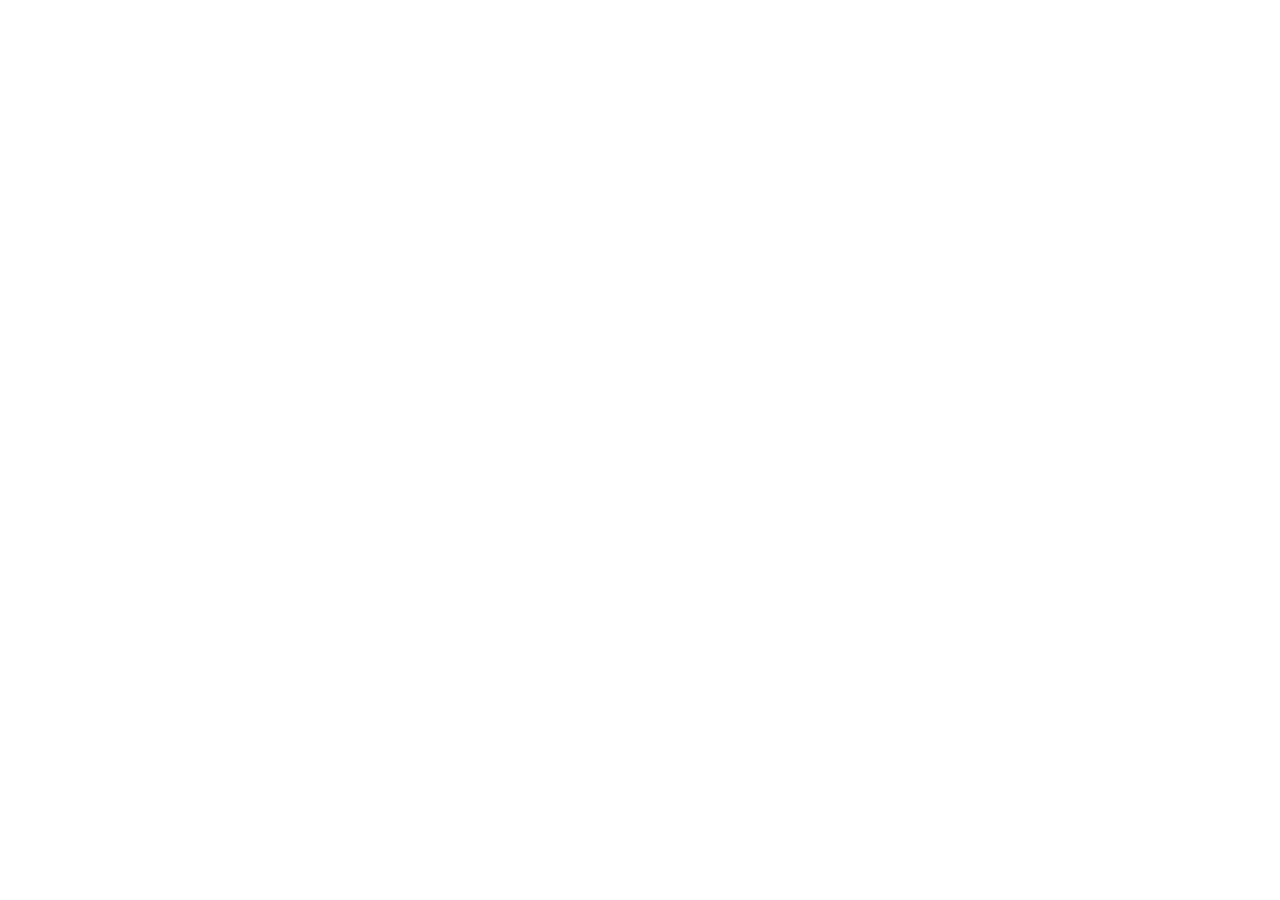
==== commit f5c7f9bb: "Add files via upload" ====
--- a/menen-app-new/index.html
+++ b/menen-app-new/index.html
@@ -1,8 +1,21 @@
-<!DOCTYPE html>
-<html lang="am"><head><meta charset="UTF-8"><meta name="viewport" content="width=device-width,initial-scale=1,viewport-fit=cover"><meta name="theme-color" content="#10152b"><meta name="description" content="Menen Blocks — a colorful block puzzle game."><title>Menen Blocks</title><link rel="stylesheet" href="./style.css"><link rel="manifest" href="./manifest.json"></head>
-<body><div class="app-shell"><header class="topbar"><div class="brand"><div class="brand-mark">M</div><div><h1>Menen <span>Blocks</span></h1><p>BLOCK PUZZLE</p></div></div><button id="soundButton" class="icon-button" aria-label="Sound">♫</button></header>
-<main><section class="hero"><div><p class="eyebrow">እንኳን ደህና መጣህ</p><h2>አእምሮህን ፈትን።</h2><p class="subtext">ብሎኮቹን አስቀምጥ፣ መስመሮችን ሙላ፣ ነጥብ ሰብስብ!</p></div><div class="hero-art" aria-hidden="true"><i></i><i></i><i></i><i></i><i></i><i></i><i></i></div></section>
-<section class="stats"><div class="stat-card"><span>ነጥብ</span><strong id="score">0</strong></div><div class="stat-card best"><span>ከፍተኛ ውጤት</span><strong id="bestScore">0</strong></div><div class="stat-card"><span>መስመሮች</span><strong id="lines">0</strong></div></section>
-<section class="game-panel"><div class="board-heading"><div><h3>የጨዋታ ሰሌዳ</h3><p id="statusText">ብሎክ ምረጥ እና ቦታ ላይ ጫን</p></div><button id="restartButton" class="restart-button">↻ እንደገና</button></div><div id="board" class="board" role="grid" aria-label="Block puzzle board"></div><div class="piece-heading"><h3>ብሎኮችህ</h3><span>አንዱን ምረጥ</span></div><div id="pieces" class="pieces"></div><p class="help">💡 ብሎክ ምረጥ፣ ከዚያ በሰሌዳው ላይ የምትፈልገውን ቦታ ጫን። ሙሉ ረድፍ ወይም አምድ ሲሞላ ይጠፋል።</p></section><footer><span>MENEN BLOCKS</span><span>Play • Think • Repeat</span></footer></main></div>
-<div id="gameOver" class="modal hidden" role="dialog" aria-modal="true" aria-labelledby="overTitle"><div class="modal-card"><div class="over-icon">✦</div><p class="eyebrow">ጥሩ ሙከራ!</p><h2 id="overTitle">ጨዋታው ተጠናቋል</h2><p>ምንም ብሎክ ማስቀመጥ የሚቻልበት ቦታ አልቀረም።</p><div class="final-score"><span>የመጨረሻ ውጤት</span><strong id="finalScore">0</strong></div><button id="playAgain" class="primary-button">እንደገና ተጫወት</button></div></div>
-<script src="./app.js"></script><script>if('serviceWorker' in navigator) addEventListener('load',()=>navigator.serviceWorker.register('./sw.js').catch(()=>{}));</script></body></html>
+<!doctype html>
+<html lang="en">
+  <head>
+    <meta charset="UTF-8" />
+    <meta name="viewport" content="width=device-width, initial-scale=1.0" />
+    <title>Menen - Block Blast Puzzle Game</title>
+    <meta name="description" content="Menen Block Blast: The addictive 8x8 block puzzle game where you drag, match, and blast lines of colorful 3D jewel blocks to earn mega combos and high scores." />
+    <meta property="og:title" content="Menen - Block Blast Puzzle Game" />
+    <meta property="og:description" content="Menen Block Blast: The addictive 8x8 block puzzle game where you drag, match, and blast lines of colorful 3D jewel blocks to earn mega combos and high scores." />
+    <meta property="og:type" content="website" />
+    <meta name="twitter:card" content="summary_large_image" />
+    <link rel="preconnect" href="https://fonts.googleapis.com">
+    <link rel="preconnect" href="https://fonts.gstatic.com" crossorigin>
+    <link href="https://fonts.googleapis.com/css2?family=Fredoka:wght@400;500;600;700&family=Plus+Jakarta+Sans:wght@400;500;600;700;800&family=JetBrains+Mono:wght@400;500;600&display=swap" rel="stylesheet">
+  </head>
+  <body>
+    <div id="root"></div>
+    <script type="module" src="/src/main.tsx"></script>
+  </body>
+</html>
+
